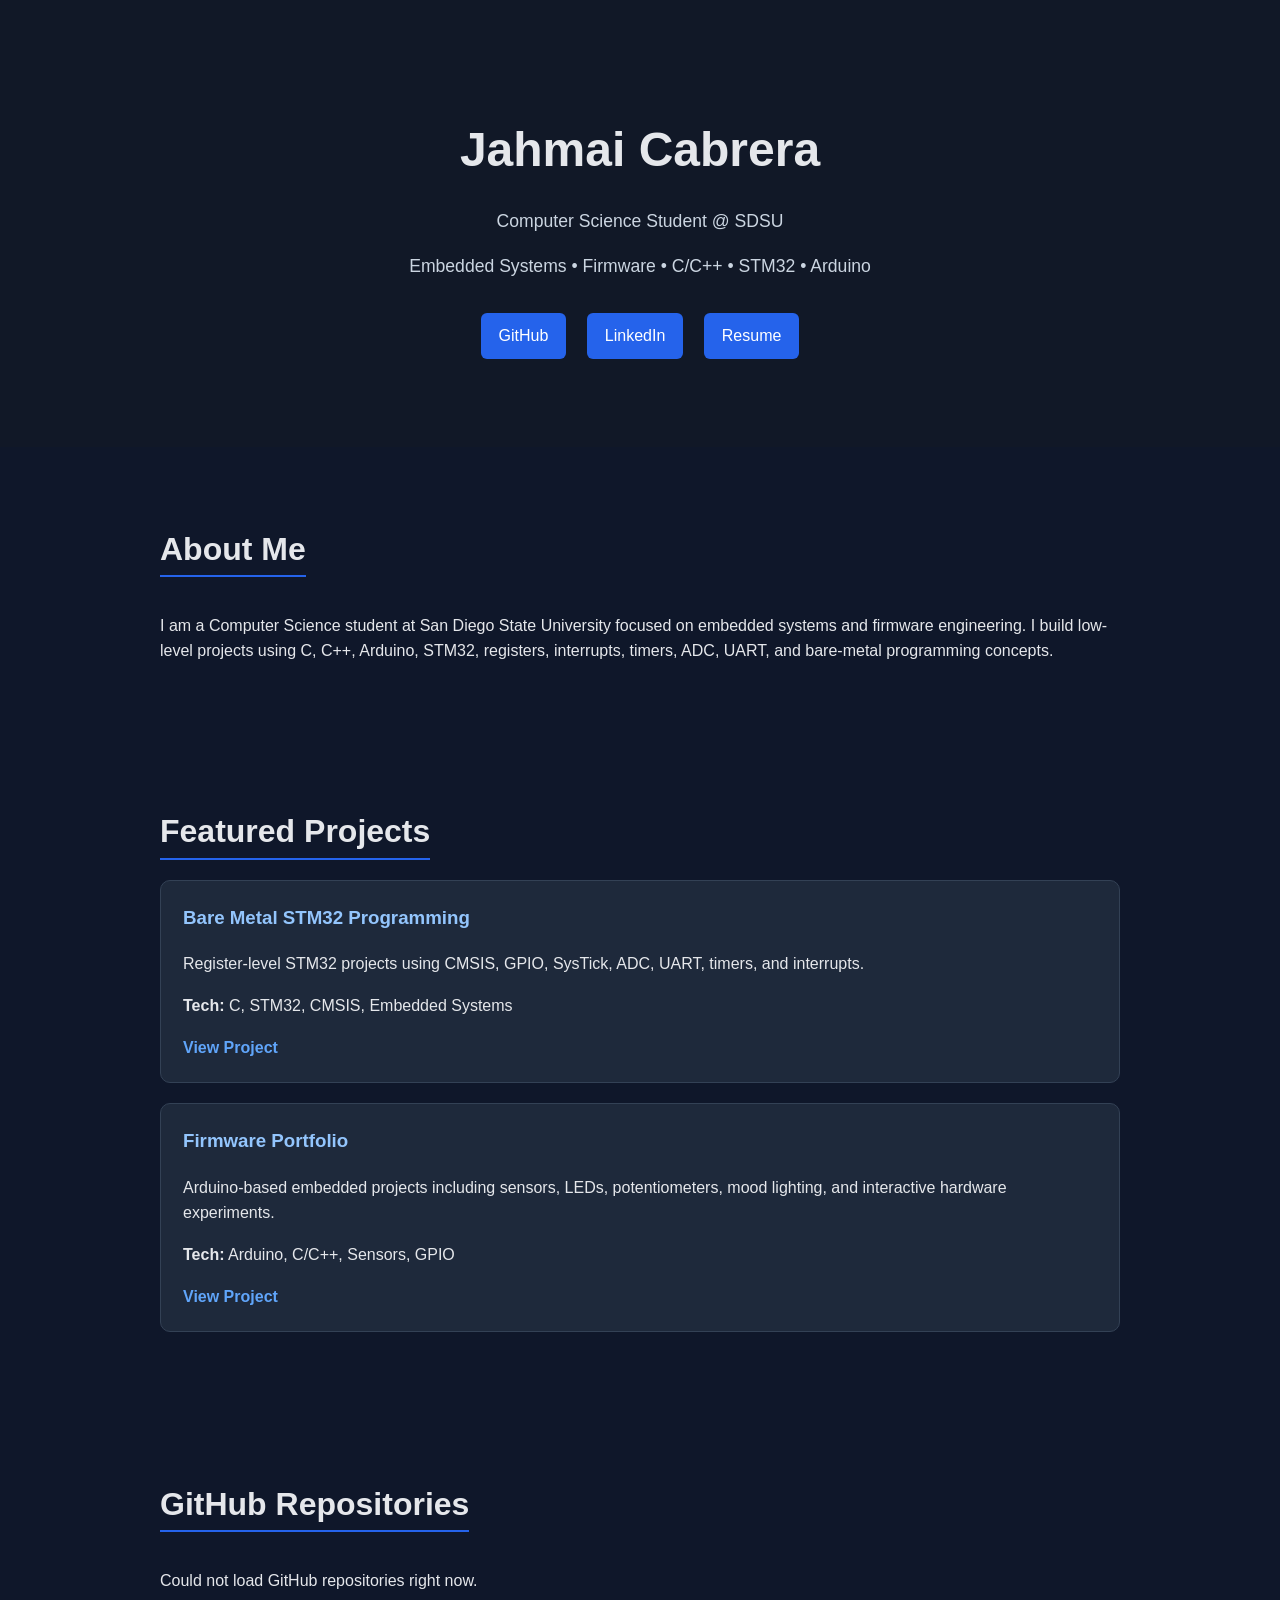
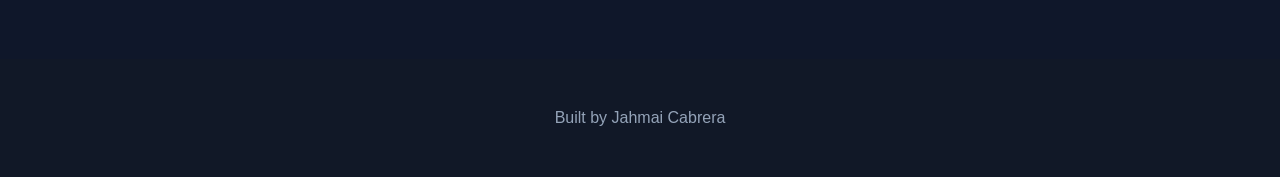
==== docs/index.html @ be3cb923 "Add project website" ====
<!DOCTYPE html>
<html lang="en">
<head>
  <meta charset="UTF-8" />
  <meta name="viewport" content="width=device-width, initial-scale=1.0" />
  <title>Jahmai Cabrera | Embedded Systems Portfolio</title>
  <link rel="stylesheet" href="style.css" />
</head>
<body>

  <header class="hero">
    <h1>Jahmai Cabrera</h1>
    <p>Computer Science Student @ SDSU</p>
    <p>Embedded Systems • Firmware • C/C++ • STM32 • Arduino</p>

    <div class="links">
      <a href="https://github.com/Fresht0Death" target="_blank">GitHub</a>
      <a href="#" target="_blank">LinkedIn</a>
      <a href="#" target="_blank">Resume</a>
    </div>
  </header>

  <section class="about">
    <h2>About Me</h2>
    <p>
      I am a Computer Science student at San Diego State University focused on
      embedded systems and firmware engineering. I build low-level projects using
      C, C++, Arduino, STM32, registers, interrupts, timers, ADC, UART, and bare-metal
      programming concepts.
    </p>
  </section>

  <section class="featured">
    <h2>Featured Projects</h2>

    <div class="project-card">
      <h3>Bare Metal STM32 Programming</h3>
      <p>
        Register-level STM32 projects using CMSIS, GPIO, SysTick, ADC, UART,
        timers, and interrupts.
      </p>
      <p><strong>Tech:</strong> C, STM32, CMSIS, Embedded Systems</p>
      <a href="https://github.com/Fresht0Death/Bare_Metal_Programming" target="_blank">
        View Project
      </a>
    </div>

    <div class="project-card">
      <h3>Firmware Portfolio</h3>
      <p>
        Arduino-based embedded projects including sensors, LEDs, potentiometers,
        mood lighting, and interactive hardware experiments.
      </p>
      <p><strong>Tech:</strong> Arduino, C/C++, Sensors, GPIO</p>
      <a href="https://github.com/Fresht0Death/Firmware-Portfolio" target="_blank">
        View Project
      </a>
    </div>
  </section>

  <section class="github-section">
    <h2>GitHub Repositories</h2>
    <div id="repo-container" class="repo-grid"></div>
  </section>

  <footer>
    <p>Built by Jahmai Cabrera</p>
  </footer>

  <script src="script.js"></script>
</body>
</html>
---- docs/style.css ----
* {
    box-sizing: border-box;
  }
  
  body {
    margin: 0;
    font-family: Arial, sans-serif;
    background: #0f172a;
    color: #e5e7eb;
    line-height: 1.6;
  }
  
  .hero {
    text-align: center;
    padding: 80px 20px;
    background: #111827;
  }
  
  .hero h1 {
    font-size: 3rem;
    margin-bottom: 10px;
  }
  
  .hero p {
    font-size: 1.1rem;
    color: #cbd5e1;
  }
  
  .links {
    margin-top: 25px;
  }
  
  .links a {
    display: inline-block;
    margin: 8px;
    padding: 10px 18px;
    background: #2563eb;
    color: white;
    text-decoration: none;
    border-radius: 6px;
  }
  
  section {
    max-width: 1000px;
    margin: 0 auto;
    padding: 50px 20px;
  }
  
  h2 {
    font-size: 2rem;
    margin-bottom: 20px;
    border-bottom: 2px solid #2563eb;
    display: inline-block;
  }
  
  .project-card,
  .repo-card {
    background: #1e293b;
    padding: 22px;
    border-radius: 10px;
    margin-bottom: 20px;
    border: 1px solid #334155;
  }
  
  .project-card h3,
  .repo-card h3 {
    margin-top: 0;
    color: #93c5fd;
  }
  
  .project-card a,
  .repo-card a {
    color: #60a5fa;
    text-decoration: none;
    font-weight: bold;
  }
  
  .repo-grid {
    display: grid;
    grid-template-columns: repeat(auto-fit, minmax(280px, 1fr));
    gap: 20px;
  }
  
  footer {
    text-align: center;
    padding: 30px;
    background: #111827;
    color: #94a3b8;
  }
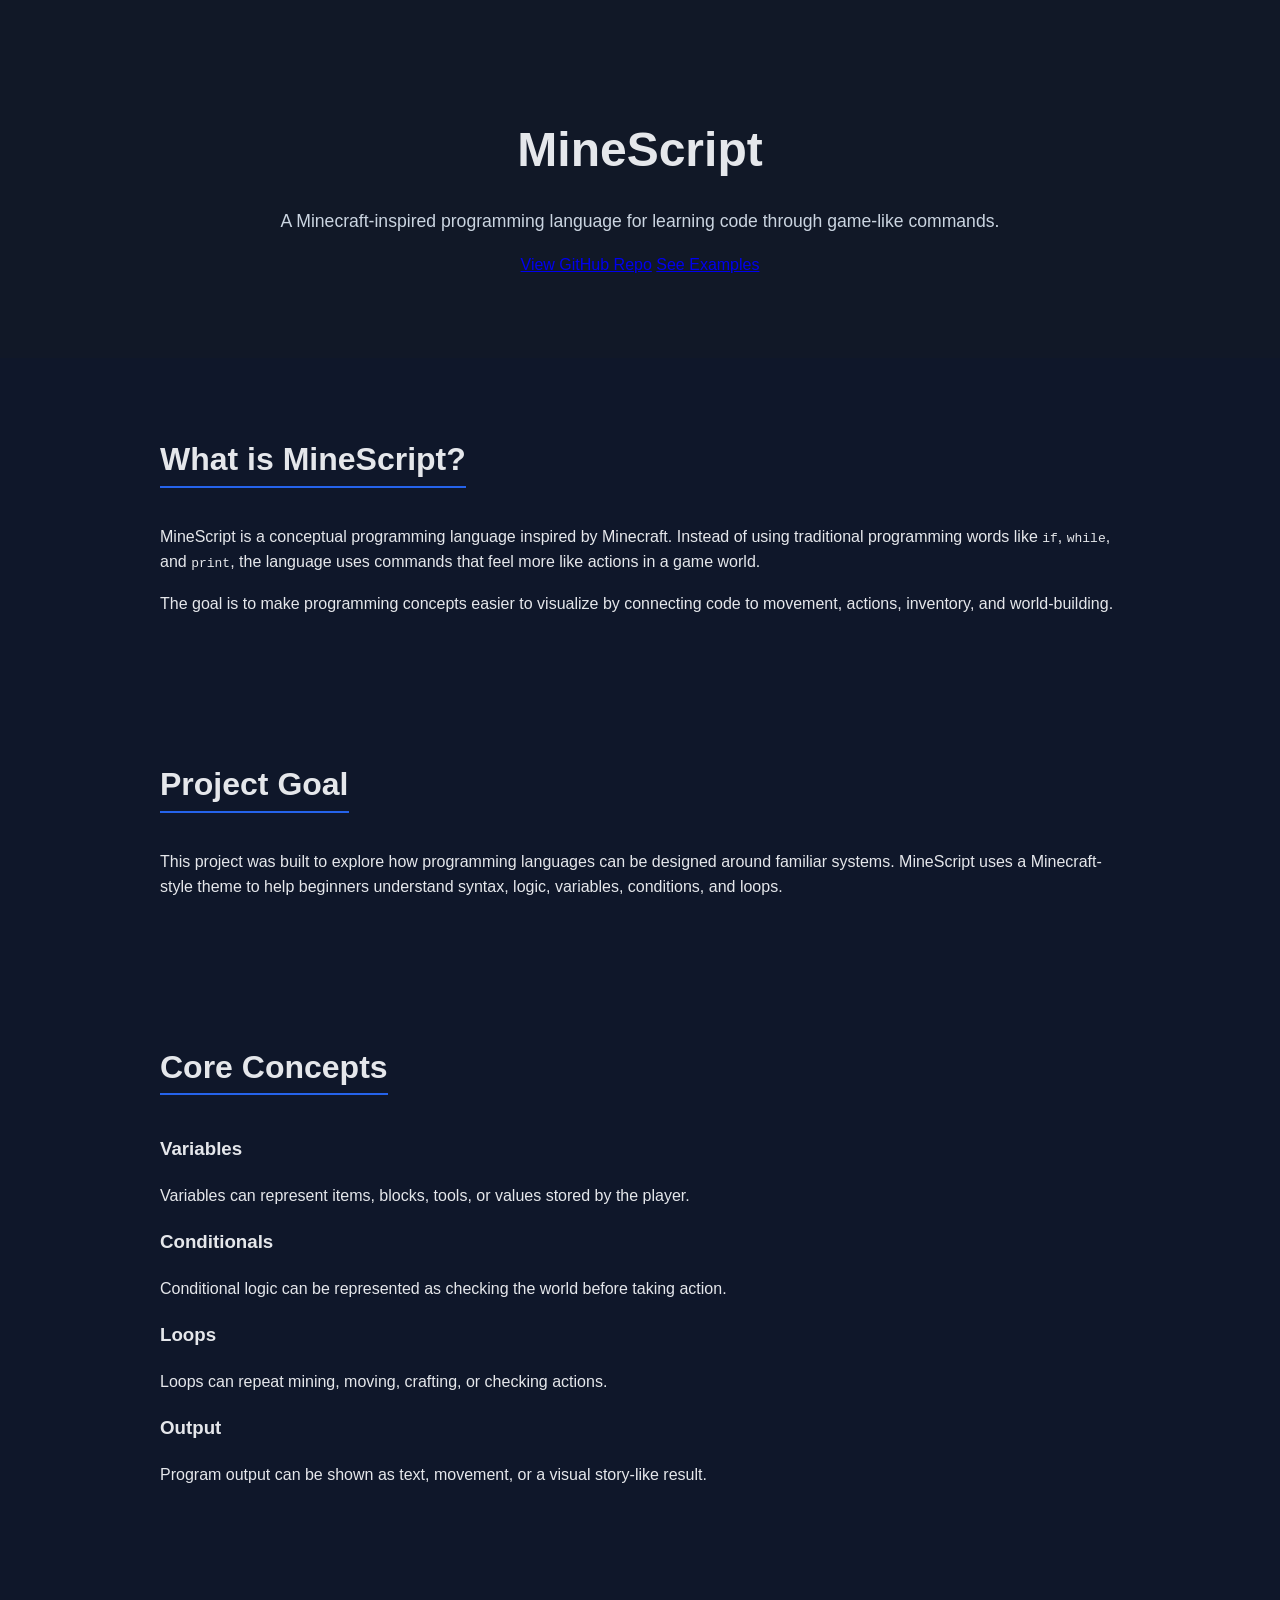
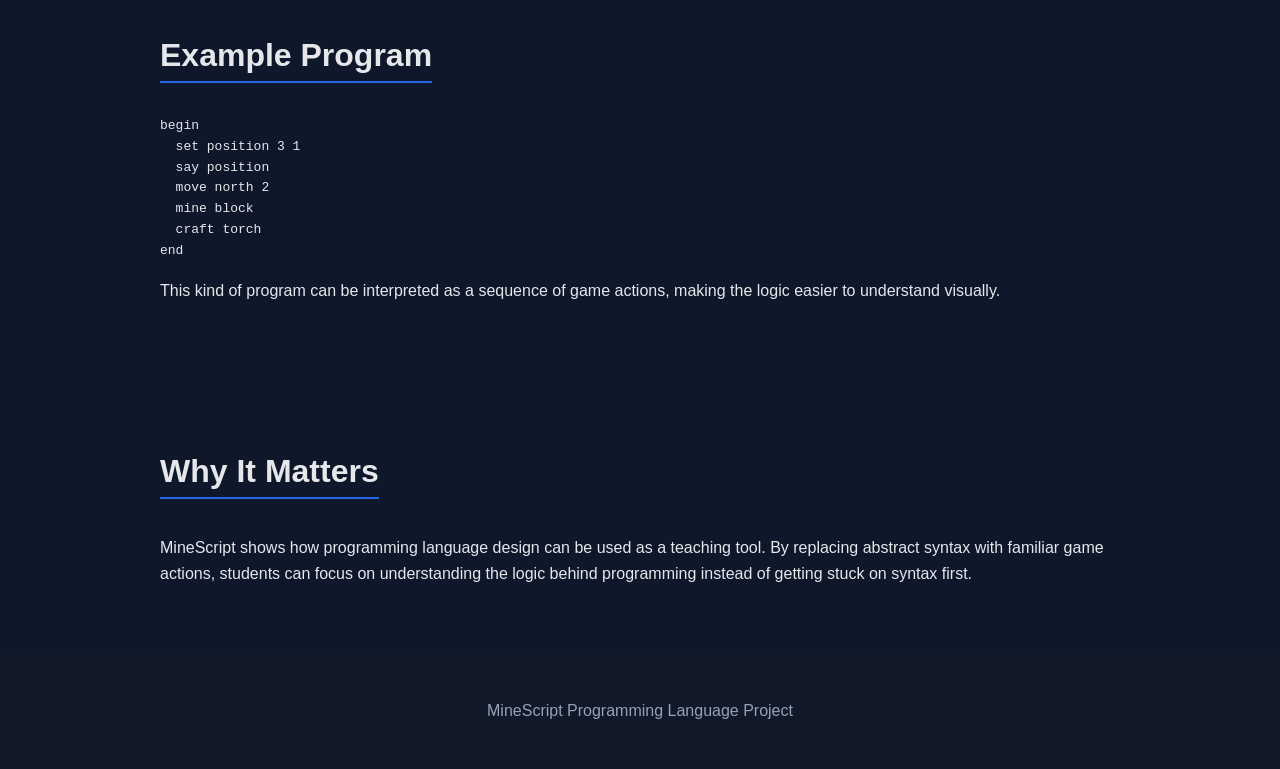
==== commit 872b9f71: "Add examples page" ====
--- a/docs/index.html
+++ b/docs/index.html
@@ -3,70 +3,101 @@
 <head>
   <meta charset="UTF-8" />
   <meta name="viewport" content="width=device-width, initial-scale=1.0" />
-  <title>Jahmai Cabrera | Embedded Systems Portfolio</title>
+  <title>MineScript | Programming Language Project</title>
   <link rel="stylesheet" href="style.css" />
 </head>
 <body>
 
   <header class="hero">
-    <h1>Jahmai Cabrera</h1>
-    <p>Computer Science Student @ SDSU</p>
-    <p>Embedded Systems • Firmware • C/C++ • STM32 • Arduino</p>
+    <h1>MineScript</h1>
+    <p>A Minecraft-inspired programming language for learning code through game-like commands.</p>
 
-    <div class="links">
-      <a href="https://github.com/Fresht0Death" target="_blank">GitHub</a>
-      <a href="#" target="_blank">LinkedIn</a>
-      <a href="#" target="_blank">Resume</a>
+    <div class="button-row">
+      <a href="https://github.com/luisrobmero/MineScript" target="_blank">View GitHub Repo</a>
+      <a href="#examples">See Examples</a>
     </div>
   </header>
 
-  <section class="about">
-    <h2>About Me</h2>
-    <p>
-      I am a Computer Science student at San Diego State University focused on
-      embedded systems and firmware engineering. I build low-level projects using
-      C, C++, Arduino, STM32, registers, interrupts, timers, ADC, UART, and bare-metal
-      programming concepts.
-    </p>
-  </section>
+  <main>
+    <section>
+      <h2>What is MineScript?</h2>
+      <p>
+        MineScript is a conceptual programming language inspired by Minecraft.
+        Instead of using traditional programming words like <code>if</code>,
+        <code>while</code>, and <code>print</code>, the language uses commands
+        that feel more like actions in a game world.
+      </p>
+      <p>
+        The goal is to make programming concepts easier to visualize by connecting
+        code to movement, actions, inventory, and world-building.
+      </p>
+    </section>
 
-  <section class="featured">
-    <h2>Featured Projects</h2>
+    <section>
+      <h2>Project Goal</h2>
+      <p>
+        This project was built to explore how programming languages can be designed
+        around familiar systems. MineScript uses a Minecraft-style theme to help
+        beginners understand syntax, logic, variables, conditions, and loops.
+      </p>
+    </section>
 
-    <div class="project-card">
-      <h3>Bare Metal STM32 Programming</h3>
+    <section>
+      <h2>Core Concepts</h2>
+
+      <div class="grid">
+        <div class="card">
+          <h3>Variables</h3>
+          <p>Variables can represent items, blocks, tools, or values stored by the player.</p>
+        </div>
+
+        <div class="card">
+          <h3>Conditionals</h3>
+          <p>Conditional logic can be represented as checking the world before taking action.</p>
+        </div>
+
+        <div class="card">
+          <h3>Loops</h3>
+          <p>Loops can repeat mining, moving, crafting, or checking actions.</p>
+        </div>
+
+        <div class="card">
+          <h3>Output</h3>
+          <p>Program output can be shown as text, movement, or a visual story-like result.</p>
+        </div>
+      </div>
+    </section>
+
+    <section id="examples">
+      <h2>Example Program</h2>
+
+      <pre><code>begin
+  set position 3 1
+  say position
+  move north 2
+  mine block
+  craft torch
+end</code></pre>
+
       <p>
-        Register-level STM32 projects using CMSIS, GPIO, SysTick, ADC, UART,
-        timers, and interrupts.
+        This kind of program can be interpreted as a sequence of game actions,
+        making the logic easier to understand visually.
       </p>
-      <p><strong>Tech:</strong> C, STM32, CMSIS, Embedded Systems</p>
-      <a href="https://github.com/Fresht0Death/Bare_Metal_Programming" target="_blank">
-        View Project
-      </a>
-    </div>
+    </section>
 
-    <div class="project-card">
-      <h3>Firmware Portfolio</h3>
+    <section>
+      <h2>Why It Matters</h2>
       <p>
-        Arduino-based embedded projects including sensors, LEDs, potentiometers,
-        mood lighting, and interactive hardware experiments.
+        MineScript shows how programming language design can be used as a teaching tool.
+        By replacing abstract syntax with familiar game actions, students can focus on
+        understanding the logic behind programming instead of getting stuck on syntax first.
       </p>
-      <p><strong>Tech:</strong> Arduino, C/C++, Sensors, GPIO</p>
-      <a href="https://github.com/Fresht0Death/Firmware-Portfolio" target="_blank">
-        View Project
-      </a>
-    </div>
-  </section>
-
-  <section class="github-section">
-    <h2>GitHub Repositories</h2>
-    <div id="repo-container" class="repo-grid"></div>
-  </section>
+    </section>
+  </main>
 
   <footer>
-    <p>Built by Jahmai Cabrera</p>
+    <p>MineScript Programming Language Project</p>
   </footer>
 
-  <script src="script.js"></script>
 </body>
 </html>
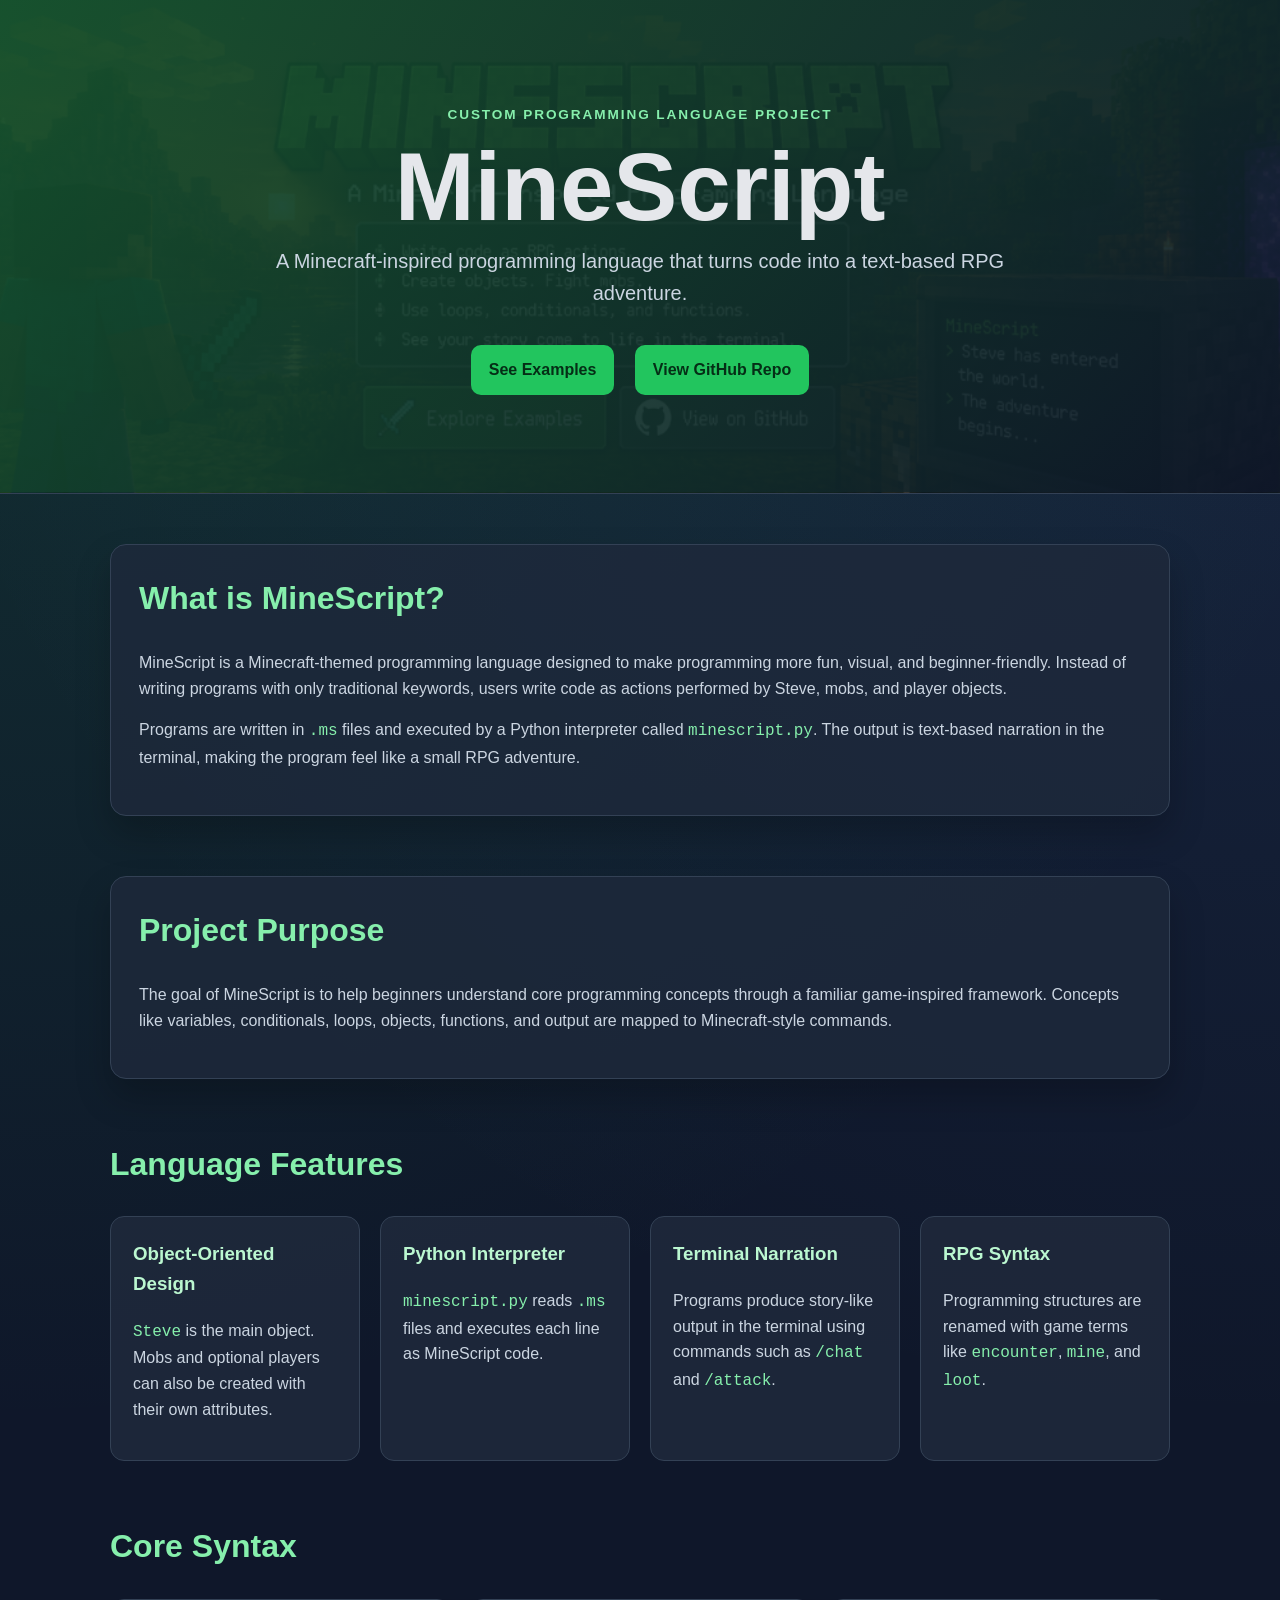
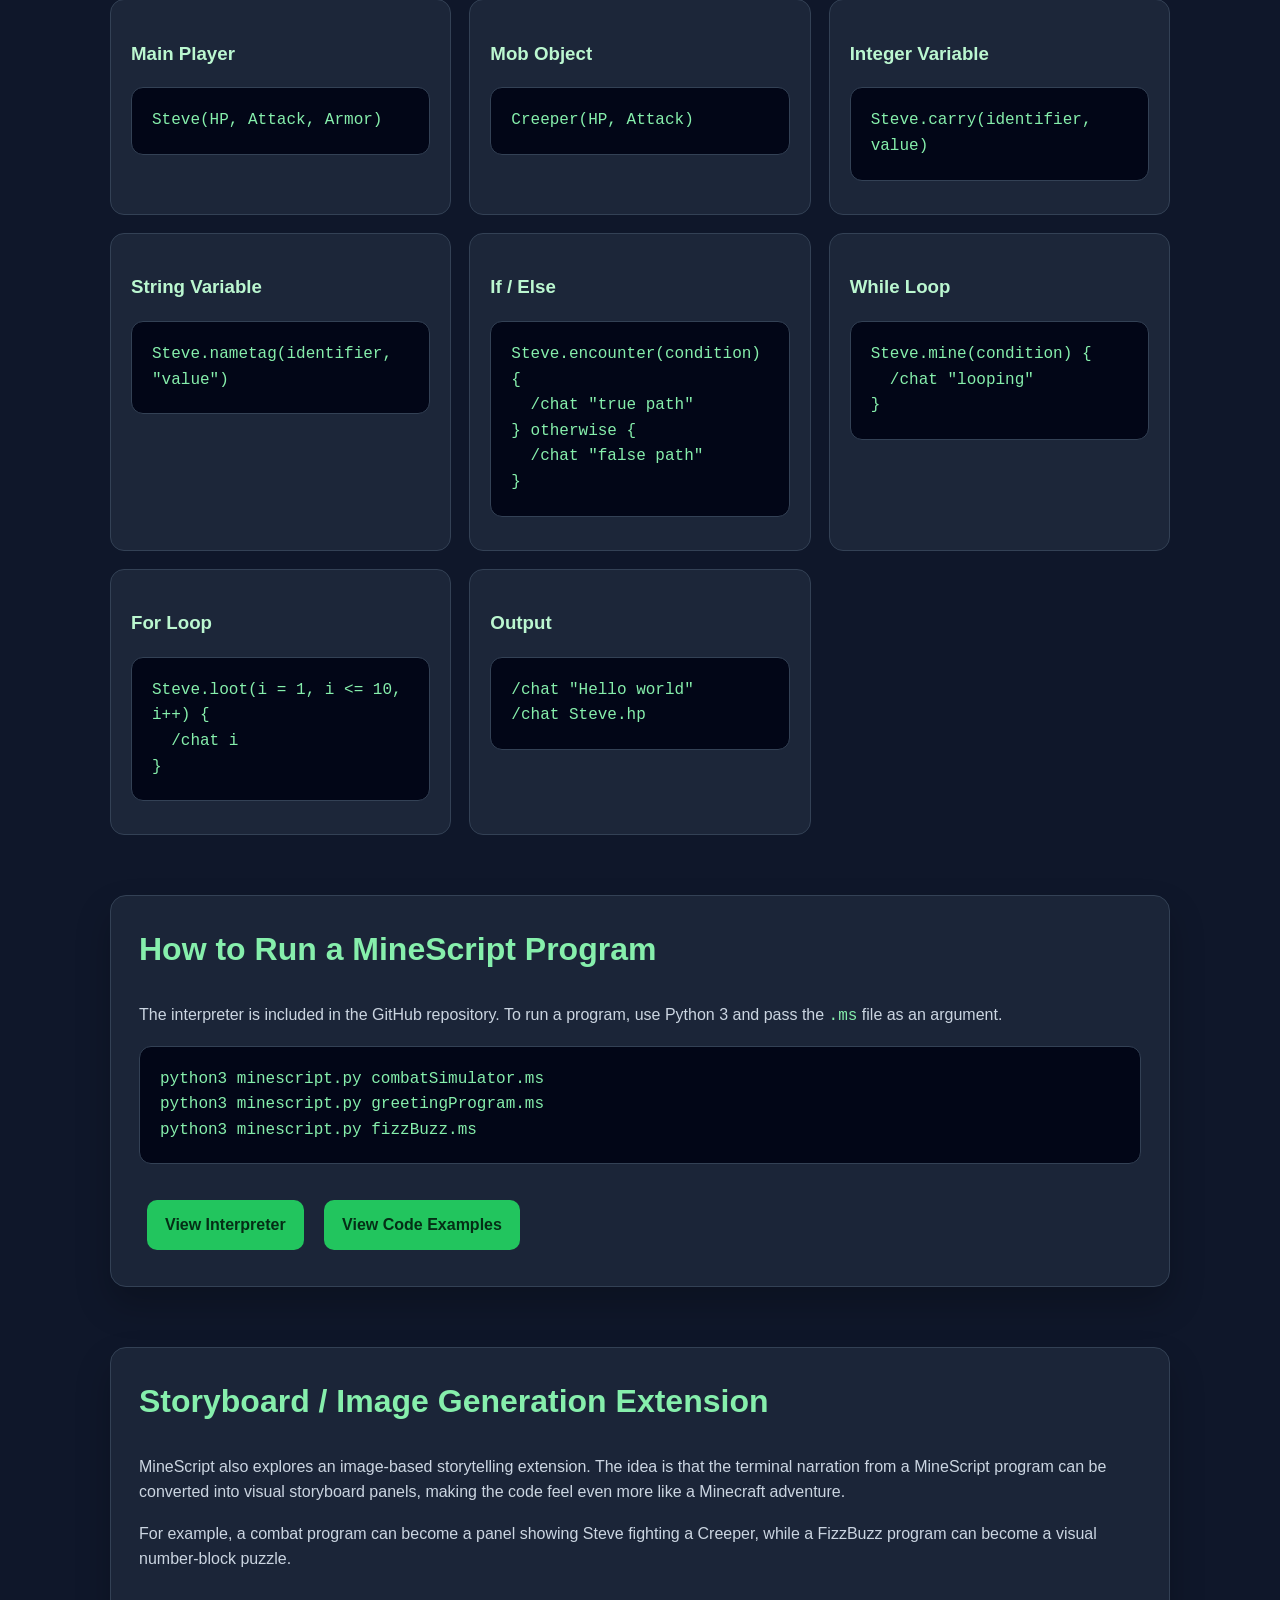
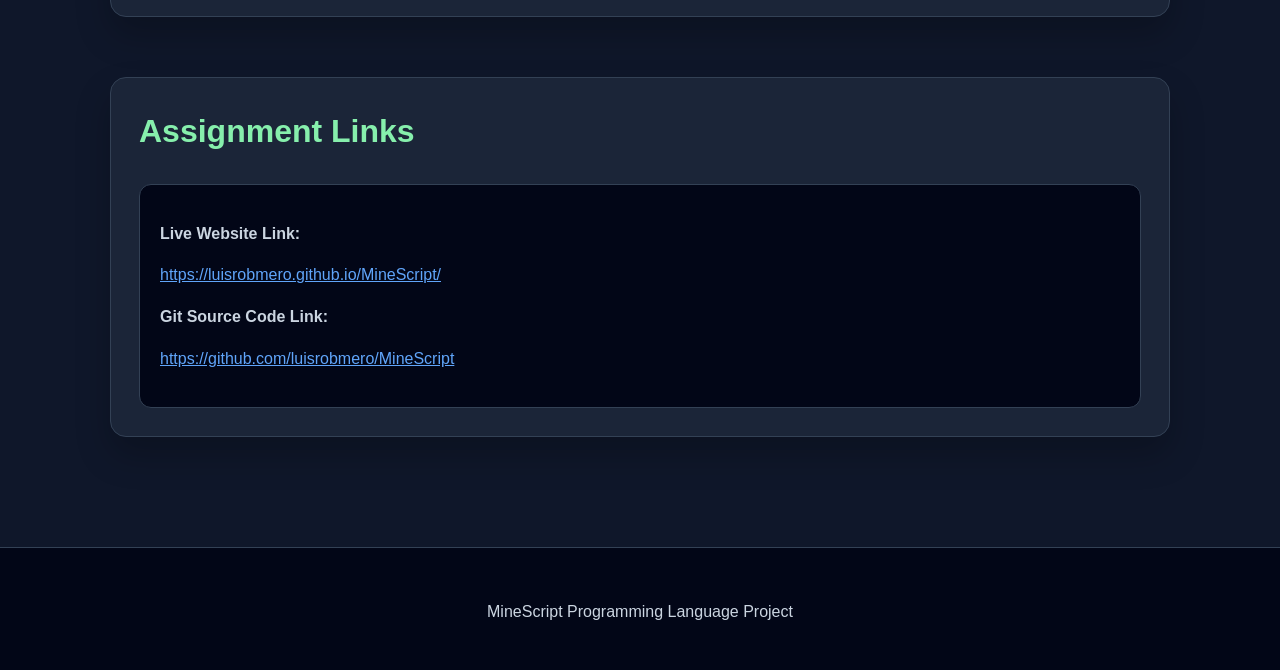
==== commit aceb4ad2: "Add website images" ====
--- a/docs/index.html
+++ b/docs/index.html
@@ -3,95 +3,185 @@
 <head>
   <meta charset="UTF-8" />
   <meta name="viewport" content="width=device-width, initial-scale=1.0" />
-  <title>MineScript | Programming Language Project</title>
+  <title>MineScript | Minecraft-Inspired Programming Language</title>
   <link rel="stylesheet" href="style.css" />
 </head>
 <body>
 
   <header class="hero">
-    <h1>MineScript</h1>
-    <p>A Minecraft-inspired programming language for learning code through game-like commands.</p>
+    <div class="hero-content">
+      <p class="eyebrow">Custom Programming Language Project</p>
+      <h1>MineScript</h1>
+      <p class="hero-subtitle">
+        A Minecraft-inspired programming language that turns code into a text-based RPG adventure.
+      </p>
 
-    <div class="button-row">
-      <a href="https://github.com/luisrobmero/MineScript" target="_blank">View GitHub Repo</a>
-      <a href="#examples">See Examples</a>
+      <div class="button-row">
+        <a href="examples.html">See Examples</a>
+        <a href="https://github.com/luisrobmero/MineScript" target="_blank">View GitHub Repo</a>
+      </div>
     </div>
   </header>
 
   <main>
-    <section>
+    <section class="section-card">
       <h2>What is MineScript?</h2>
       <p>
-        MineScript is a conceptual programming language inspired by Minecraft.
-        Instead of using traditional programming words like <code>if</code>,
-        <code>while</code>, and <code>print</code>, the language uses commands
-        that feel more like actions in a game world.
+        MineScript is a Minecraft-themed programming language designed to make programming more fun,
+        visual, and beginner-friendly. Instead of writing programs with only traditional keywords,
+        users write code as actions performed by Steve, mobs, and player objects.
       </p>
+
       <p>
-        The goal is to make programming concepts easier to visualize by connecting
-        code to movement, actions, inventory, and world-building.
+        Programs are written in <code>.ms</code> files and executed by a Python interpreter called
+        <code>minescript.py</code>. The output is text-based narration in the terminal, making the
+        program feel like a small RPG adventure.
+      </p>
+    </section>
+
+    <section class="section-card">
+      <h2>Project Purpose</h2>
+      <p>
+        The goal of MineScript is to help beginners understand core programming concepts through a
+        familiar game-inspired framework. Concepts like variables, conditionals, loops, objects,
+        functions, and output are mapped to Minecraft-style commands.
       </p>
     </section>
 
     <section>
-      <h2>Project Goal</h2>
-      <p>
-        This project was built to explore how programming languages can be designed
-        around familiar systems. MineScript uses a Minecraft-style theme to help
-        beginners understand syntax, logic, variables, conditions, and loops.
-      </p>
-    </section>
-
-    <section>
-      <h2>Core Concepts</h2>
+      <h2>Language Features</h2>
 
       <div class="grid">
         <div class="card">
-          <h3>Variables</h3>
-          <p>Variables can represent items, blocks, tools, or values stored by the player.</p>
+          <h3>Object-Oriented Design</h3>
+          <p>
+            <code>Steve</code> is the main object. Mobs and optional players can also be created
+            with their own attributes.
+          </p>
         </div>
 
         <div class="card">
-          <h3>Conditionals</h3>
-          <p>Conditional logic can be represented as checking the world before taking action.</p>
+          <h3>Python Interpreter</h3>
+          <p>
+            <code>minescript.py</code> reads <code>.ms</code> files and executes each line as
+            MineScript code.
+          </p>
         </div>
 
         <div class="card">
-          <h3>Loops</h3>
-          <p>Loops can repeat mining, moving, crafting, or checking actions.</p>
+          <h3>Terminal Narration</h3>
+          <p>
+            Programs produce story-like output in the terminal using commands such as
+            <code>/chat</code> and <code>/attack</code>.
+          </p>
         </div>
 
         <div class="card">
-          <h3>Output</h3>
-          <p>Program output can be shown as text, movement, or a visual story-like result.</p>
+          <h3>RPG Syntax</h3>
+          <p>
+            Programming structures are renamed with game terms like
+            <code>encounter</code>, <code>mine</code>, and <code>loot</code>.
+          </p>
         </div>
       </div>
     </section>
 
-    <section id="examples">
-      <h2>Example Program</h2>
+    <section>
+      <h2>Core Syntax</h2>
 
-      <pre><code>begin
-  set position 3 1
-  say position
-  move north 2
-  mine block
-  craft torch
-end</code></pre>
+      <div class="syntax-table">
+        <div>
+          <h3>Main Player</h3>
+          <pre><code>Steve(HP, Attack, Armor)</code></pre>
+        </div>
+
+        <div>
+          <h3>Mob Object</h3>
+          <pre><code>Creeper(HP, Attack)</code></pre>
+        </div>
+
+        <div>
+          <h3>Integer Variable</h3>
+          <pre><code>Steve.carry(identifier, value)</code></pre>
+        </div>
+
+        <div>
+          <h3>String Variable</h3>
+          <pre><code>Steve.nametag(identifier, "value")</code></pre>
+        </div>
+
+        <div>
+          <h3>If / Else</h3>
+          <pre><code>Steve.encounter(condition) {
+  /chat "true path"
+} otherwise {
+  /chat "false path"
+}</code></pre>
+        </div>
+
+        <div>
+          <h3>While Loop</h3>
+          <pre><code>Steve.mine(condition) {
+  /chat "looping"
+}</code></pre>
+        </div>
+
+        <div>
+          <h3>For Loop</h3>
+          <pre><code>Steve.loot(i = 1, i <= 10, i++) {
+  /chat i
+}</code></pre>
+        </div>
+
+        <div>
+          <h3>Output</h3>
+          <pre><code>/chat "Hello world"
+/chat Steve.hp</code></pre>
+        </div>
+      </div>
+    </section>
+
+    <section class="section-card">
+      <h2>How to Run a MineScript Program</h2>
+      <p>
+        The interpreter is included in the GitHub repository. To run a program, use Python 3 and pass
+        the <code>.ms</code> file as an argument.
+      </p>
+
+      <pre><code>python3 minescript.py combatSimulator.ms
+python3 minescript.py greetingProgram.ms
+python3 minescript.py fizzBuzz.ms</code></pre>
+
+      <div class="button-row left">
+        <a href="https://github.com/luisrobmero/MineScript/blob/main/minescript.py" target="_blank">View Interpreter</a>
+        <a href="examples.html">View Code Examples</a>
+      </div>
+    </section>
+
+    <section class="section-card">
+      <h2>Storyboard / Image Generation Extension</h2>
+      <p>
+        MineScript also explores an image-based storytelling extension. The idea is that the terminal
+        narration from a MineScript program can be converted into visual storyboard panels, making the
+        code feel even more like a Minecraft adventure.
+      </p>
 
       <p>
-        This kind of program can be interpreted as a sequence of game actions,
-        making the logic easier to understand visually.
+        For example, a combat program can become a panel showing Steve fighting a Creeper, while a
+        FizzBuzz program can become a visual number-block puzzle.
       </p>
     </section>
 
-    <section>
-      <h2>Why It Matters</h2>
-      <p>
-        MineScript shows how programming language design can be used as a teaching tool.
-        By replacing abstract syntax with familiar game actions, students can focus on
-        understanding the logic behind programming instead of getting stuck on syntax first.
-      </p>
+    <section class="section-card">
+      <h2>Assignment Links</h2>
+
+      <div class="link-box">
+        <p><strong>Live Website Link:</strong></p>
+        <p><a href="https://luisrobmero.github.io/MineScript/" target="_blank">https://luisrobmero.github.io/MineScript/</a></p>
+
+        <p><strong>Git Source Code Link:</strong></p>
+        <p><a href="https://github.com/luisrobmero/MineScript" target="_blank">https://github.com/luisrobmero/MineScript</a></p>
+      </div>
     </section>
   </main>
 
--- a/docs/style.css
+++ b/docs/style.css
@@ -1,89 +1,242 @@
 * {
-    box-sizing: border-box;
+  box-sizing: border-box;
+}
+
+:root {
+  --bg: #0f172a;
+  --panel: #1e293b;
+  --panel-dark: #020617;
+  --text: #e5e7eb;
+  --muted: #cbd5e1;
+  --green: #22c55e;
+  --green-soft: #86efac;
+  --border: #334155;
+  --blue: #60a5fa;
+}
+
+body {
+  margin: 0;
+  font-family: Arial, Helvetica, sans-serif;
+  background:
+    radial-gradient(circle at top left, rgba(34, 197, 94, 0.16), transparent 35%),
+    radial-gradient(circle at top right, rgba(96, 165, 250, 0.12), transparent 35%),
+    var(--bg);
+  color: var(--text);
+  line-height: 1.6;
+}
+
+.hero {
+  min-height: 420px;
+  padding: 90px 20px;
+  display: flex;
+  align-items: center;
+  justify-content: center;
+  text-align: center;
+  background:
+    linear-gradient(135deg, rgba(20, 83, 45, 0.95), rgba(15, 23, 42, 0.92)),
+    url("images/hero.png");
+  background-size: cover;
+  background-position: center;
+  border-bottom: 1px solid var(--border);
+}
+
+.small-hero {
+  min-height: 300px;
+  padding: 70px 20px;
+}
+
+.hero-content {
+  max-width: 900px;
+}
+
+.eyebrow {
+  color: var(--green-soft);
+  text-transform: uppercase;
+  letter-spacing: 0.14em;
+  font-size: 0.85rem;
+  font-weight: bold;
+}
+
+.hero h1 {
+  font-size: clamp(3rem, 8vw, 6rem);
+  margin: 10px 0;
+  line-height: 1;
+}
+
+.hero-subtitle {
+  font-size: 1.25rem;
+  color: var(--muted);
+  max-width: 760px;
+  margin: 0 auto;
+}
+
+main {
+  max-width: 1100px;
+  margin: 0 auto;
+  padding: 50px 20px;
+}
+
+section {
+  margin-bottom: 60px;
+}
+
+.section-card,
+.example-section {
+  background: rgba(30, 41, 59, 0.82);
+  border: 1px solid var(--border);
+  border-radius: 16px;
+  padding: 28px;
+  box-shadow: 0 18px 35px rgba(0, 0, 0, 0.22);
+}
+
+h2 {
+  color: var(--green-soft);
+  font-size: 2rem;
+  margin-top: 0;
+}
+
+h3 {
+  color: #bbf7d0;
+}
+
+p {
+  color: var(--muted);
+}
+
+code {
+  color: var(--green-soft);
+  font-family: Consolas, Monaco, monospace;
+}
+
+pre {
+  background: var(--panel-dark);
+  color: var(--text);
+  padding: 20px;
+  border-radius: 12px;
+  overflow-x: auto;
+  border: 1px solid var(--border);
+  white-space: pre-wrap;
+}
+
+.button-row {
+  margin-top: 28px;
+  text-align: center;
+}
+
+.button-row.left {
+  text-align: left;
+}
+
+.button-row a,
+.button-grid a {
+  display: inline-block;
+  margin: 8px;
+  padding: 12px 18px;
+  background: var(--green);
+  color: #052e16;
+  text-decoration: none;
+  font-weight: bold;
+  border-radius: 10px;
+  transition: transform 0.15s ease, opacity 0.15s ease;
+}
+
+.button-row a:hover,
+.button-grid a:hover {
+  transform: translateY(-2px);
+  opacity: 0.9;
+}
+
+.grid {
+  display: grid;
+  grid-template-columns: repeat(auto-fit, minmax(240px, 1fr));
+  gap: 20px;
+}
+
+.card {
+  background: rgba(30, 41, 59, 0.9);
+  padding: 22px;
+  border-radius: 14px;
+  border: 1px solid var(--border);
+}
+
+.card h3 {
+  margin-top: 0;
+}
+
+.syntax-table {
+  display: grid;
+  grid-template-columns: repeat(auto-fit, minmax(320px, 1fr));
+  gap: 18px;
+}
+
+.syntax-table > div {
+  background: rgba(30, 41, 59, 0.9);
+  border: 1px solid var(--border);
+  border-radius: 14px;
+  padding: 20px;
+}
+
+.example-image {
+  width: 100%;
+  max-width: 880px;
+  display: block;
+  margin: 24px auto;
+  border-radius: 16px;
+  border: 1px solid var(--border);
+  box-shadow: 0 14px 36px rgba(0, 0, 0, 0.42);
+}
+
+ul {
+  background: var(--panel-dark);
+  border: 1px solid var(--border);
+  border-radius: 12px;
+  padding: 20px 32px;
+}
+
+li {
+  margin-bottom: 8px;
+  color: var(--muted);
+}
+
+.link-box {
+  background: var(--panel-dark);
+  border: 1px solid var(--border);
+  border-radius: 12px;
+  padding: 20px;
+  overflow-wrap: break-word;
+}
+
+a {
+  color: var(--blue);
+}
+
+.button-grid {
+  display: flex;
+  flex-wrap: wrap;
+  gap: 8px;
+}
+
+footer {
+  text-align: center;
+  padding: 35px;
+  background: var(--panel-dark);
+  border-top: 1px solid var(--border);
+  color: #94a3b8;
+}
+
+@media (max-width: 650px) {
+  .section-card,
+  .example-section {
+    padding: 20px;
   }
-  
-  body {
-    margin: 0;
-    font-family: Arial, sans-serif;
-    background: #0f172a;
-    color: #e5e7eb;
-    line-height: 1.6;
+
+  .syntax-table {
+    grid-template-columns: 1fr;
   }
-  
-  .hero {
+
+  .button-row a,
+  .button-grid a {
+    display: block;
     text-align: center;
-    padding: 80px 20px;
-    background: #111827;
   }
-  
-  .hero h1 {
-    font-size: 3rem;
-    margin-bottom: 10px;
-  }
-  
-  .hero p {
-    font-size: 1.1rem;
-    color: #cbd5e1;
-  }
-  
-  .links {
-    margin-top: 25px;
-  }
-  
-  .links a {
-    display: inline-block;
-    margin: 8px;
-    padding: 10px 18px;
-    background: #2563eb;
-    color: white;
-    text-decoration: none;
-    border-radius: 6px;
-  }
-  
-  section {
-    max-width: 1000px;
-    margin: 0 auto;
-    padding: 50px 20px;
-  }
-  
-  h2 {
-    font-size: 2rem;
-    margin-bottom: 20px;
-    border-bottom: 2px solid #2563eb;
-    display: inline-block;
-  }
-  
-  .project-card,
-  .repo-card {
-    background: #1e293b;
-    padding: 22px;
-    border-radius: 10px;
-    margin-bottom: 20px;
-    border: 1px solid #334155;
-  }
-  
-  .project-card h3,
-  .repo-card h3 {
-    margin-top: 0;
-    color: #93c5fd;
-  }
-  
-  .project-card a,
-  .repo-card a {
-    color: #60a5fa;
-    text-decoration: none;
-    font-weight: bold;
-  }
-  
-  .repo-grid {
-    display: grid;
-    grid-template-columns: repeat(auto-fit, minmax(280px, 1fr));
-    gap: 20px;
-  }
-  
-  footer {
-    text-align: center;
-    padding: 30px;
-    background: #111827;
-    color: #94a3b8;
-  }+}
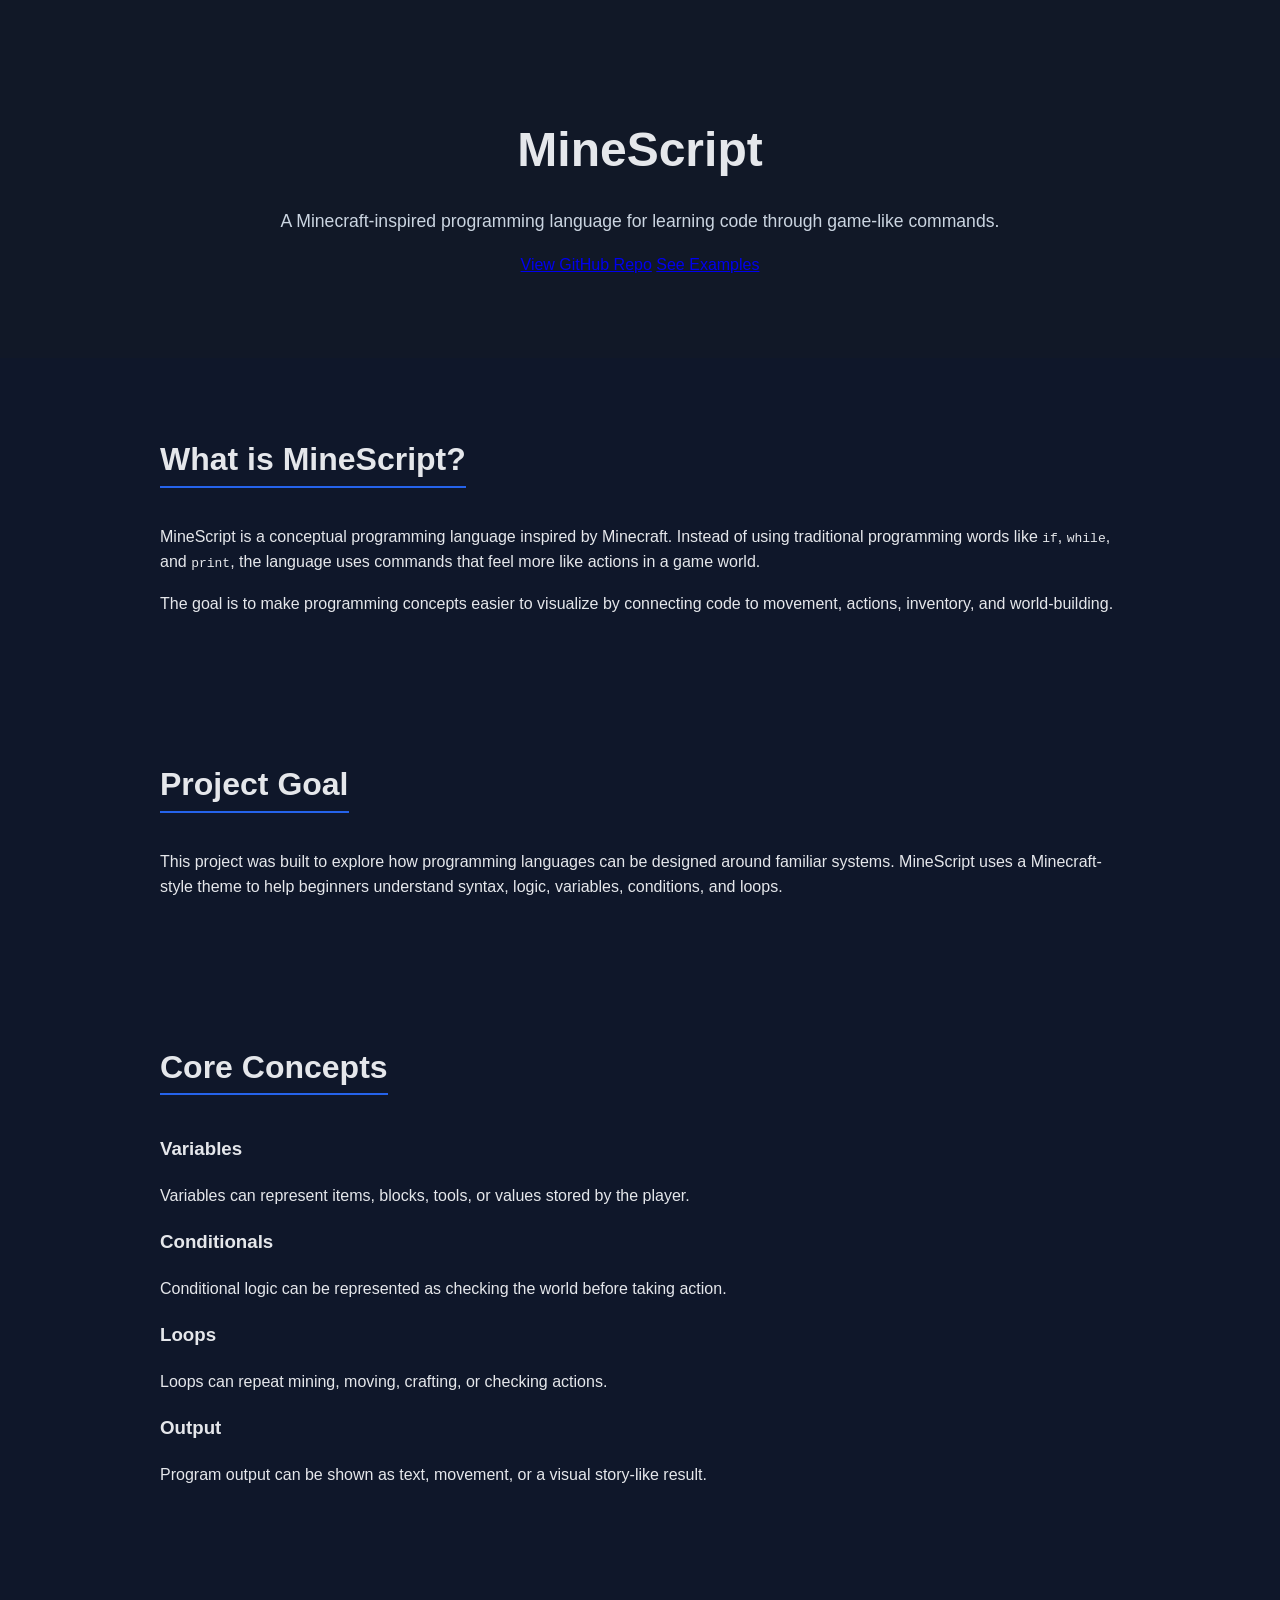
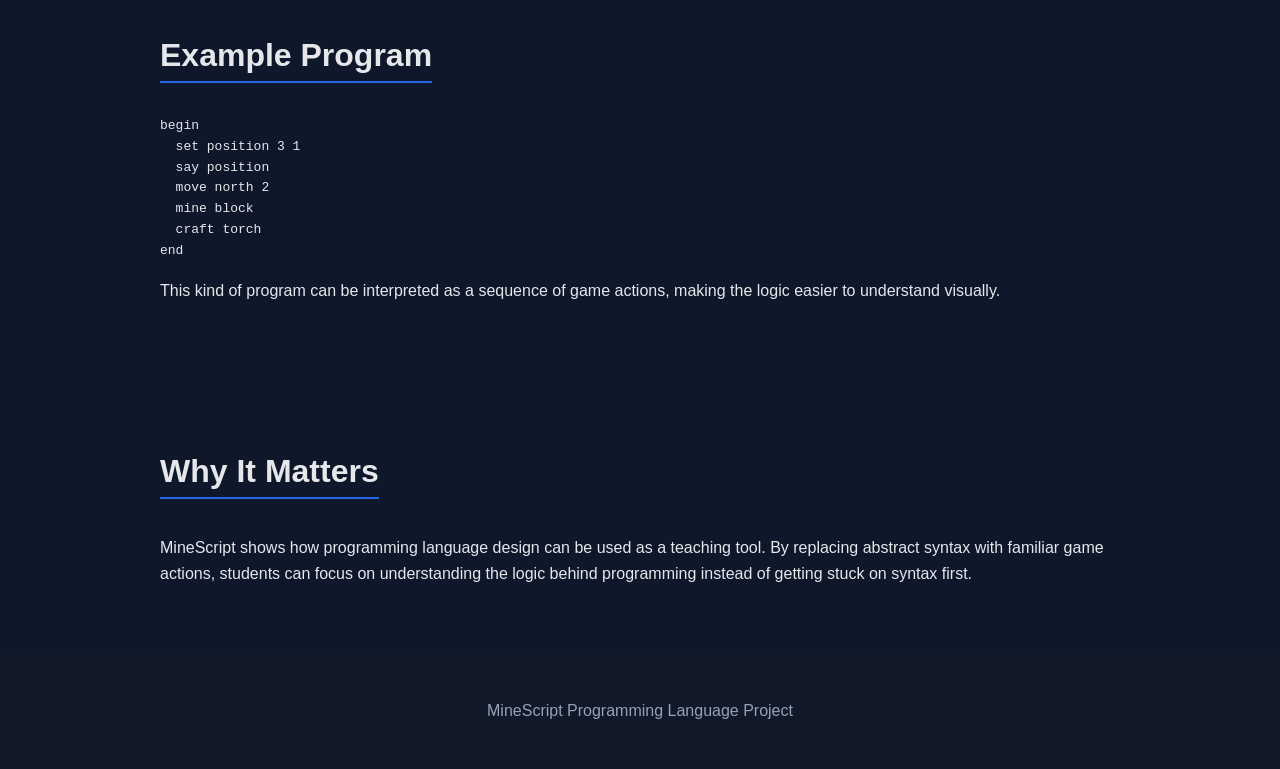
==== commit 5e0f8711: "Merge branch 'main' of https://github.com/luisrobmero/MineScript" ====
--- a/docs/index.html
+++ b/docs/index.html
@@ -3,185 +3,95 @@
 <head>
   <meta charset="UTF-8" />
   <meta name="viewport" content="width=device-width, initial-scale=1.0" />
-  <title>MineScript | Minecraft-Inspired Programming Language</title>
+  <title>MineScript | Programming Language Project</title>
   <link rel="stylesheet" href="style.css" />
 </head>
 <body>
 
   <header class="hero">
-    <div class="hero-content">
-      <p class="eyebrow">Custom Programming Language Project</p>
-      <h1>MineScript</h1>
-      <p class="hero-subtitle">
-        A Minecraft-inspired programming language that turns code into a text-based RPG adventure.
-      </p>
+    <h1>MineScript</h1>
+    <p>A Minecraft-inspired programming language for learning code through game-like commands.</p>
 
-      <div class="button-row">
-        <a href="examples.html">See Examples</a>
-        <a href="https://github.com/luisrobmero/MineScript" target="_blank">View GitHub Repo</a>
-      </div>
+    <div class="button-row">
+      <a href="https://github.com/luisrobmero/MineScript" target="_blank">View GitHub Repo</a>
+      <a href="#examples">See Examples</a>
     </div>
   </header>
 
   <main>
-    <section class="section-card">
+    <section>
       <h2>What is MineScript?</h2>
       <p>
-        MineScript is a Minecraft-themed programming language designed to make programming more fun,
-        visual, and beginner-friendly. Instead of writing programs with only traditional keywords,
-        users write code as actions performed by Steve, mobs, and player objects.
+        MineScript is a conceptual programming language inspired by Minecraft.
+        Instead of using traditional programming words like <code>if</code>,
+        <code>while</code>, and <code>print</code>, the language uses commands
+        that feel more like actions in a game world.
       </p>
-
       <p>
-        Programs are written in <code>.ms</code> files and executed by a Python interpreter called
-        <code>minescript.py</code>. The output is text-based narration in the terminal, making the
-        program feel like a small RPG adventure.
-      </p>
-    </section>
-
-    <section class="section-card">
-      <h2>Project Purpose</h2>
-      <p>
-        The goal of MineScript is to help beginners understand core programming concepts through a
-        familiar game-inspired framework. Concepts like variables, conditionals, loops, objects,
-        functions, and output are mapped to Minecraft-style commands.
+        The goal is to make programming concepts easier to visualize by connecting
+        code to movement, actions, inventory, and world-building.
       </p>
     </section>
 
     <section>
-      <h2>Language Features</h2>
+      <h2>Project Goal</h2>
+      <p>
+        This project was built to explore how programming languages can be designed
+        around familiar systems. MineScript uses a Minecraft-style theme to help
+        beginners understand syntax, logic, variables, conditions, and loops.
+      </p>
+    </section>
+
+    <section>
+      <h2>Core Concepts</h2>
 
       <div class="grid">
         <div class="card">
-          <h3>Object-Oriented Design</h3>
-          <p>
-            <code>Steve</code> is the main object. Mobs and optional players can also be created
-            with their own attributes.
-          </p>
+          <h3>Variables</h3>
+          <p>Variables can represent items, blocks, tools, or values stored by the player.</p>
         </div>
 
         <div class="card">
-          <h3>Python Interpreter</h3>
-          <p>
-            <code>minescript.py</code> reads <code>.ms</code> files and executes each line as
-            MineScript code.
-          </p>
+          <h3>Conditionals</h3>
+          <p>Conditional logic can be represented as checking the world before taking action.</p>
         </div>
 
         <div class="card">
-          <h3>Terminal Narration</h3>
-          <p>
-            Programs produce story-like output in the terminal using commands such as
-            <code>/chat</code> and <code>/attack</code>.
-          </p>
+          <h3>Loops</h3>
+          <p>Loops can repeat mining, moving, crafting, or checking actions.</p>
         </div>
 
         <div class="card">
-          <h3>RPG Syntax</h3>
-          <p>
-            Programming structures are renamed with game terms like
-            <code>encounter</code>, <code>mine</code>, and <code>loot</code>.
-          </p>
+          <h3>Output</h3>
+          <p>Program output can be shown as text, movement, or a visual story-like result.</p>
         </div>
       </div>
     </section>
 
-    <section>
-      <h2>Core Syntax</h2>
+    <section id="examples">
+      <h2>Example Program</h2>
 
-      <div class="syntax-table">
-        <div>
-          <h3>Main Player</h3>
-          <pre><code>Steve(HP, Attack, Armor)</code></pre>
-        </div>
-
-        <div>
-          <h3>Mob Object</h3>
-          <pre><code>Creeper(HP, Attack)</code></pre>
-        </div>
-
-        <div>
-          <h3>Integer Variable</h3>
-          <pre><code>Steve.carry(identifier, value)</code></pre>
-        </div>
-
-        <div>
-          <h3>String Variable</h3>
-          <pre><code>Steve.nametag(identifier, "value")</code></pre>
-        </div>
-
-        <div>
-          <h3>If / Else</h3>
-          <pre><code>Steve.encounter(condition) {
-  /chat "true path"
-} otherwise {
-  /chat "false path"
-}</code></pre>
-        </div>
-
-        <div>
-          <h3>While Loop</h3>
-          <pre><code>Steve.mine(condition) {
-  /chat "looping"
-}</code></pre>
-        </div>
-
-        <div>
-          <h3>For Loop</h3>
-          <pre><code>Steve.loot(i = 1, i <= 10, i++) {
-  /chat i
-}</code></pre>
-        </div>
-
-        <div>
-          <h3>Output</h3>
-          <pre><code>/chat "Hello world"
-/chat Steve.hp</code></pre>
-        </div>
-      </div>
-    </section>
-
-    <section class="section-card">
-      <h2>How to Run a MineScript Program</h2>
-      <p>
-        The interpreter is included in the GitHub repository. To run a program, use Python 3 and pass
-        the <code>.ms</code> file as an argument.
-      </p>
-
-      <pre><code>python3 minescript.py combatSimulator.ms
-python3 minescript.py greetingProgram.ms
-python3 minescript.py fizzBuzz.ms</code></pre>
-
-      <div class="button-row left">
-        <a href="https://github.com/luisrobmero/MineScript/blob/main/minescript.py" target="_blank">View Interpreter</a>
-        <a href="examples.html">View Code Examples</a>
-      </div>
-    </section>
-
-    <section class="section-card">
-      <h2>Storyboard / Image Generation Extension</h2>
-      <p>
-        MineScript also explores an image-based storytelling extension. The idea is that the terminal
-        narration from a MineScript program can be converted into visual storyboard panels, making the
-        code feel even more like a Minecraft adventure.
-      </p>
+      <pre><code>begin
+  set position 3 1
+  say position
+  move north 2
+  mine block
+  craft torch
+end</code></pre>
 
       <p>
-        For example, a combat program can become a panel showing Steve fighting a Creeper, while a
-        FizzBuzz program can become a visual number-block puzzle.
+        This kind of program can be interpreted as a sequence of game actions,
+        making the logic easier to understand visually.
       </p>
     </section>
 
-    <section class="section-card">
-      <h2>Assignment Links</h2>
-
-      <div class="link-box">
-        <p><strong>Live Website Link:</strong></p>
-        <p><a href="https://luisrobmero.github.io/MineScript/" target="_blank">https://luisrobmero.github.io/MineScript/</a></p>
-
-        <p><strong>Git Source Code Link:</strong></p>
-        <p><a href="https://github.com/luisrobmero/MineScript" target="_blank">https://github.com/luisrobmero/MineScript</a></p>
-      </div>
+    <section>
+      <h2>Why It Matters</h2>
+      <p>
+        MineScript shows how programming language design can be used as a teaching tool.
+        By replacing abstract syntax with familiar game actions, students can focus on
+        understanding the logic behind programming instead of getting stuck on syntax first.
+      </p>
     </section>
   </main>
 
--- a/docs/style.css
+++ b/docs/style.css
@@ -1,242 +1,89 @@
 * {
-  box-sizing: border-box;
-}
-
-:root {
-  --bg: #0f172a;
-  --panel: #1e293b;
-  --panel-dark: #020617;
-  --text: #e5e7eb;
-  --muted: #cbd5e1;
-  --green: #22c55e;
-  --green-soft: #86efac;
-  --border: #334155;
-  --blue: #60a5fa;
-}
-
-body {
-  margin: 0;
-  font-family: Arial, Helvetica, sans-serif;
-  background:
-    radial-gradient(circle at top left, rgba(34, 197, 94, 0.16), transparent 35%),
-    radial-gradient(circle at top right, rgba(96, 165, 250, 0.12), transparent 35%),
-    var(--bg);
-  color: var(--text);
-  line-height: 1.6;
-}
-
-.hero {
-  min-height: 420px;
-  padding: 90px 20px;
-  display: flex;
-  align-items: center;
-  justify-content: center;
-  text-align: center;
-  background:
-    linear-gradient(135deg, rgba(20, 83, 45, 0.95), rgba(15, 23, 42, 0.92)),
-    url("images/hero.png");
-  background-size: cover;
-  background-position: center;
-  border-bottom: 1px solid var(--border);
-}
-
-.small-hero {
-  min-height: 300px;
-  padding: 70px 20px;
-}
-
-.hero-content {
-  max-width: 900px;
-}
-
-.eyebrow {
-  color: var(--green-soft);
-  text-transform: uppercase;
-  letter-spacing: 0.14em;
-  font-size: 0.85rem;
-  font-weight: bold;
-}
-
-.hero h1 {
-  font-size: clamp(3rem, 8vw, 6rem);
-  margin: 10px 0;
-  line-height: 1;
-}
-
-.hero-subtitle {
-  font-size: 1.25rem;
-  color: var(--muted);
-  max-width: 760px;
-  margin: 0 auto;
-}
-
-main {
-  max-width: 1100px;
-  margin: 0 auto;
-  padding: 50px 20px;
-}
-
-section {
-  margin-bottom: 60px;
-}
-
-.section-card,
-.example-section {
-  background: rgba(30, 41, 59, 0.82);
-  border: 1px solid var(--border);
-  border-radius: 16px;
-  padding: 28px;
-  box-shadow: 0 18px 35px rgba(0, 0, 0, 0.22);
-}
-
-h2 {
-  color: var(--green-soft);
-  font-size: 2rem;
-  margin-top: 0;
-}
-
-h3 {
-  color: #bbf7d0;
-}
-
-p {
-  color: var(--muted);
-}
-
-code {
-  color: var(--green-soft);
-  font-family: Consolas, Monaco, monospace;
-}
-
-pre {
-  background: var(--panel-dark);
-  color: var(--text);
-  padding: 20px;
-  border-radius: 12px;
-  overflow-x: auto;
-  border: 1px solid var(--border);
-  white-space: pre-wrap;
-}
-
-.button-row {
-  margin-top: 28px;
-  text-align: center;
-}
-
-.button-row.left {
-  text-align: left;
-}
-
-.button-row a,
-.button-grid a {
-  display: inline-block;
-  margin: 8px;
-  padding: 12px 18px;
-  background: var(--green);
-  color: #052e16;
-  text-decoration: none;
-  font-weight: bold;
-  border-radius: 10px;
-  transition: transform 0.15s ease, opacity 0.15s ease;
-}
-
-.button-row a:hover,
-.button-grid a:hover {
-  transform: translateY(-2px);
-  opacity: 0.9;
-}
-
-.grid {
-  display: grid;
-  grid-template-columns: repeat(auto-fit, minmax(240px, 1fr));
-  gap: 20px;
-}
-
-.card {
-  background: rgba(30, 41, 59, 0.9);
-  padding: 22px;
-  border-radius: 14px;
-  border: 1px solid var(--border);
-}
-
-.card h3 {
-  margin-top: 0;
-}
-
-.syntax-table {
-  display: grid;
-  grid-template-columns: repeat(auto-fit, minmax(320px, 1fr));
-  gap: 18px;
-}
-
-.syntax-table > div {
-  background: rgba(30, 41, 59, 0.9);
-  border: 1px solid var(--border);
-  border-radius: 14px;
-  padding: 20px;
-}
-
-.example-image {
-  width: 100%;
-  max-width: 880px;
-  display: block;
-  margin: 24px auto;
-  border-radius: 16px;
-  border: 1px solid var(--border);
-  box-shadow: 0 14px 36px rgba(0, 0, 0, 0.42);
-}
-
-ul {
-  background: var(--panel-dark);
-  border: 1px solid var(--border);
-  border-radius: 12px;
-  padding: 20px 32px;
-}
-
-li {
-  margin-bottom: 8px;
-  color: var(--muted);
-}
-
-.link-box {
-  background: var(--panel-dark);
-  border: 1px solid var(--border);
-  border-radius: 12px;
-  padding: 20px;
-  overflow-wrap: break-word;
-}
-
-a {
-  color: var(--blue);
-}
-
-.button-grid {
-  display: flex;
-  flex-wrap: wrap;
-  gap: 8px;
-}
-
-footer {
-  text-align: center;
-  padding: 35px;
-  background: var(--panel-dark);
-  border-top: 1px solid var(--border);
-  color: #94a3b8;
-}
-
-@media (max-width: 650px) {
-  .section-card,
-  .example-section {
-    padding: 20px;
+    box-sizing: border-box;
   }
-
-  .syntax-table {
-    grid-template-columns: 1fr;
+  
+  body {
+    margin: 0;
+    font-family: Arial, sans-serif;
+    background: #0f172a;
+    color: #e5e7eb;
+    line-height: 1.6;
   }
-
-  .button-row a,
-  .button-grid a {
-    display: block;
+  
+  .hero {
     text-align: center;
+    padding: 80px 20px;
+    background: #111827;
   }
-}+  
+  .hero h1 {
+    font-size: 3rem;
+    margin-bottom: 10px;
+  }
+  
+  .hero p {
+    font-size: 1.1rem;
+    color: #cbd5e1;
+  }
+  
+  .links {
+    margin-top: 25px;
+  }
+  
+  .links a {
+    display: inline-block;
+    margin: 8px;
+    padding: 10px 18px;
+    background: #2563eb;
+    color: white;
+    text-decoration: none;
+    border-radius: 6px;
+  }
+  
+  section {
+    max-width: 1000px;
+    margin: 0 auto;
+    padding: 50px 20px;
+  }
+  
+  h2 {
+    font-size: 2rem;
+    margin-bottom: 20px;
+    border-bottom: 2px solid #2563eb;
+    display: inline-block;
+  }
+  
+  .project-card,
+  .repo-card {
+    background: #1e293b;
+    padding: 22px;
+    border-radius: 10px;
+    margin-bottom: 20px;
+    border: 1px solid #334155;
+  }
+  
+  .project-card h3,
+  .repo-card h3 {
+    margin-top: 0;
+    color: #93c5fd;
+  }
+  
+  .project-card a,
+  .repo-card a {
+    color: #60a5fa;
+    text-decoration: none;
+    font-weight: bold;
+  }
+  
+  .repo-grid {
+    display: grid;
+    grid-template-columns: repeat(auto-fit, minmax(280px, 1fr));
+    gap: 20px;
+  }
+  
+  footer {
+    text-align: center;
+    padding: 30px;
+    background: #111827;
+    color: #94a3b8;
+  }
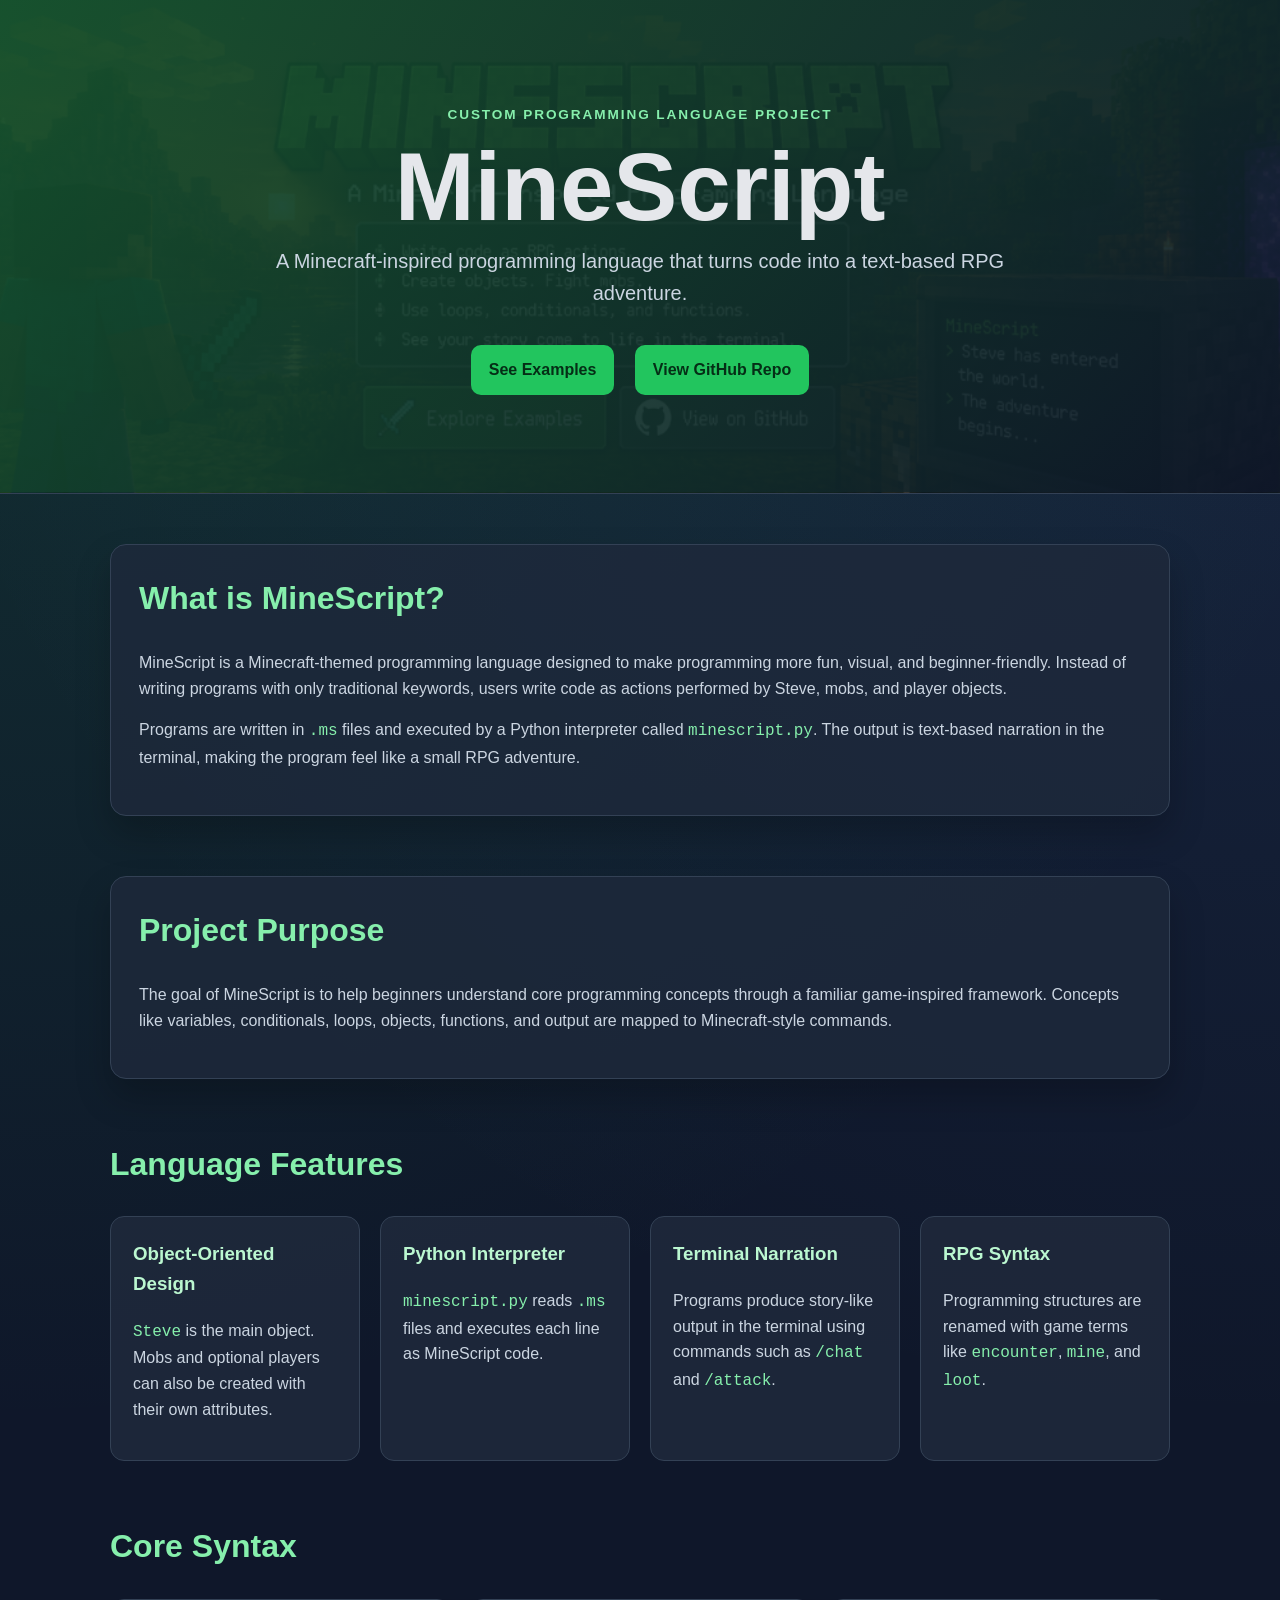
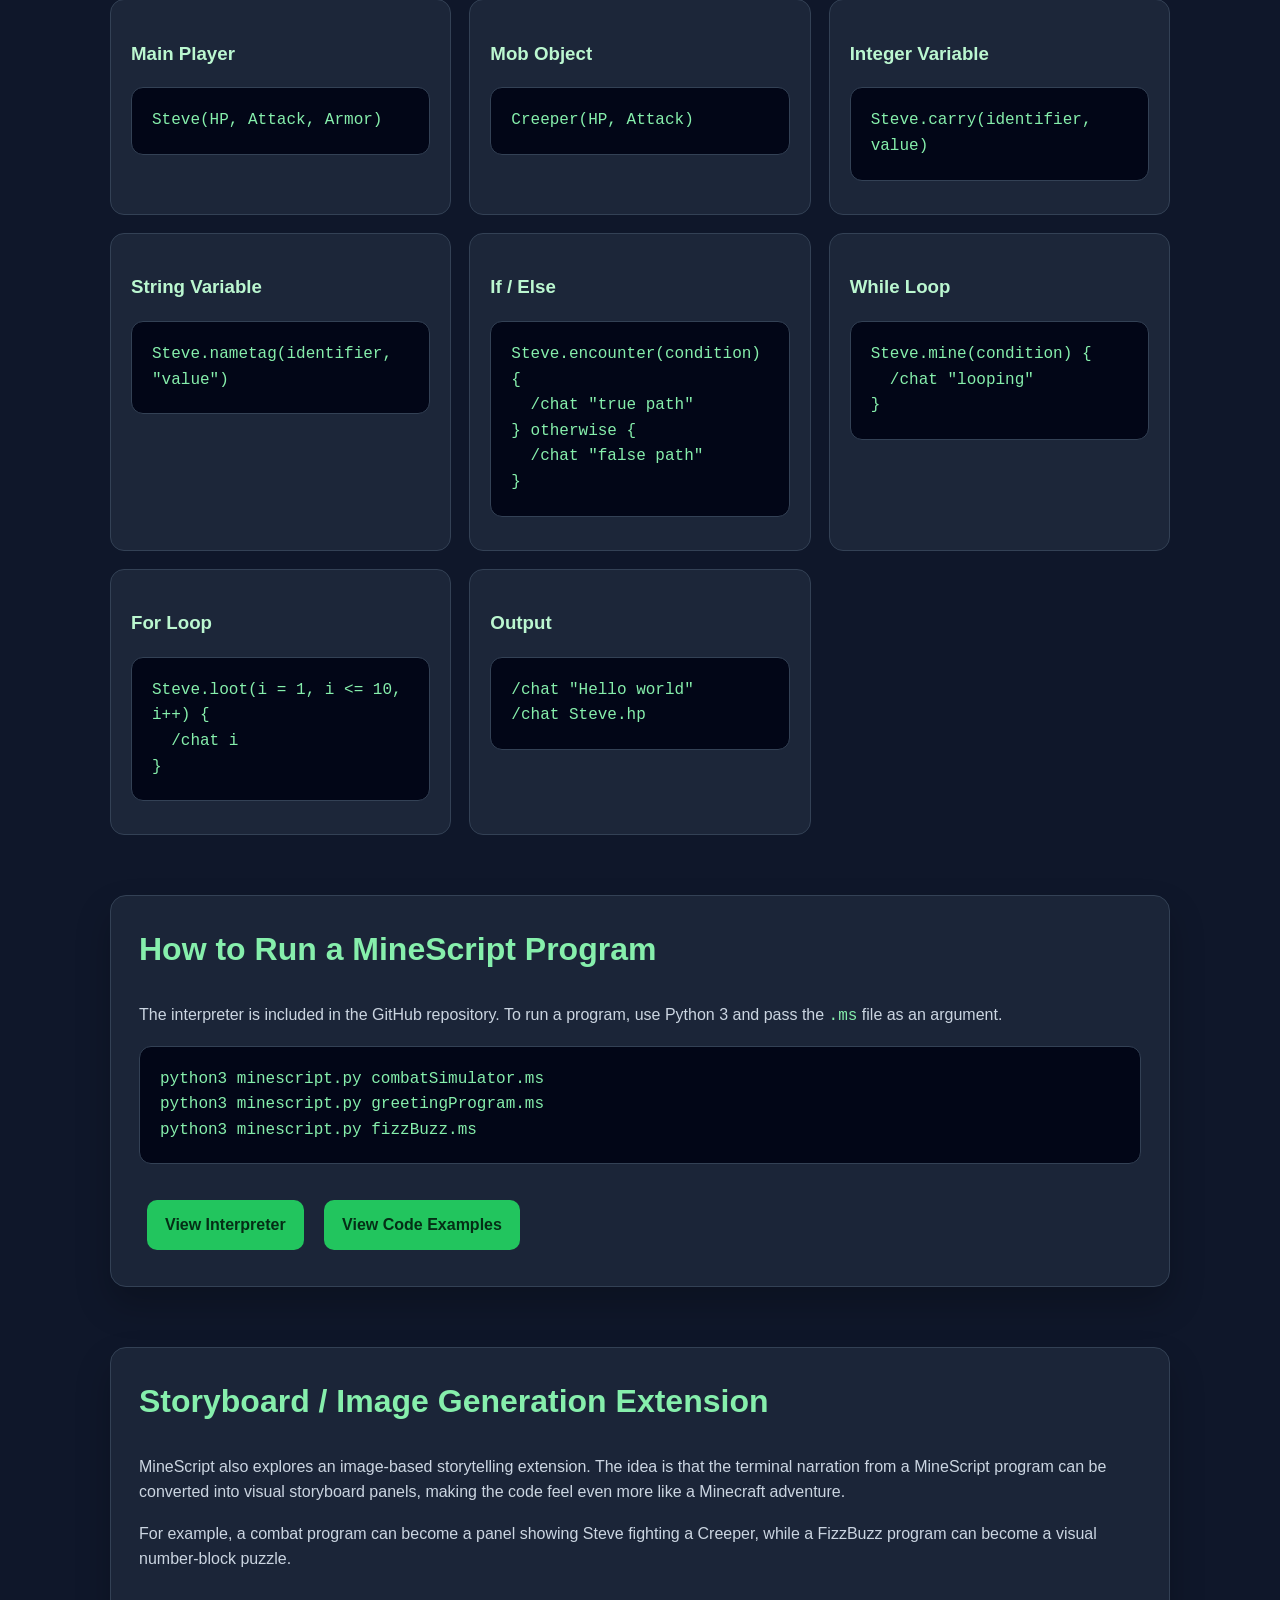
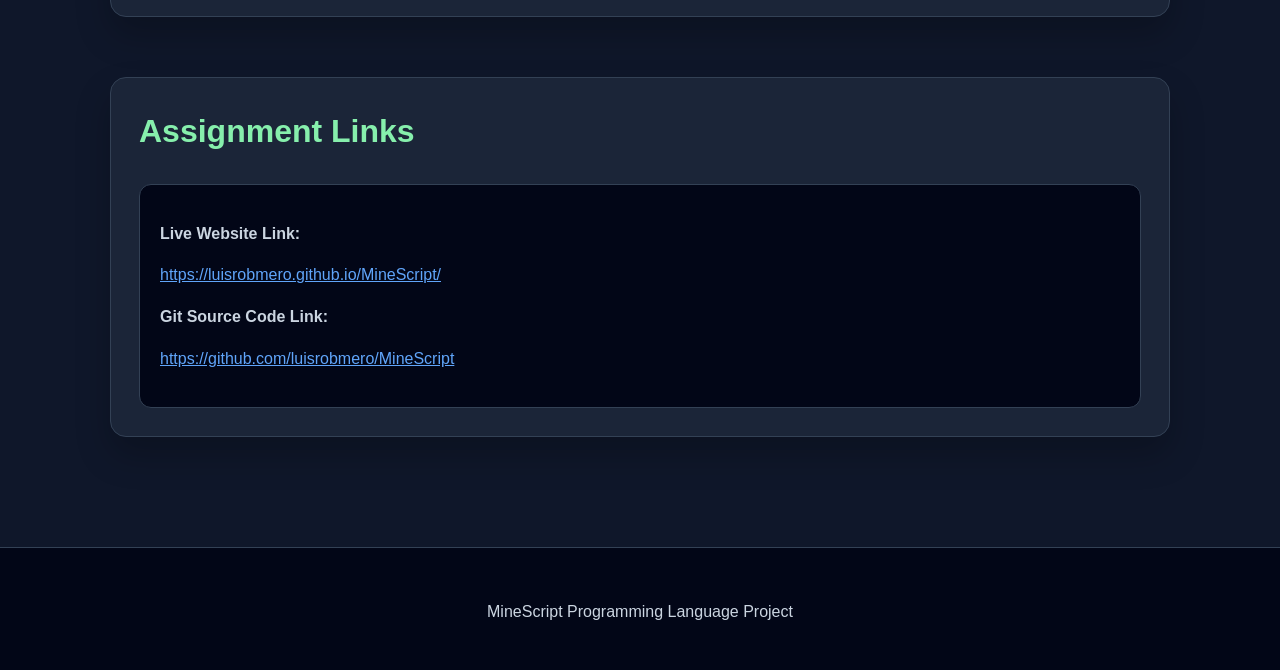
==== commit a30b1971: "Merge pull request #2 from Fresht0Death/jahmai-website Improve MineScript website" ====
--- a/docs/index.html
+++ b/docs/index.html
@@ -3,95 +3,185 @@
 <head>
   <meta charset="UTF-8" />
   <meta name="viewport" content="width=device-width, initial-scale=1.0" />
-  <title>MineScript | Programming Language Project</title>
+  <title>MineScript | Minecraft-Inspired Programming Language</title>
   <link rel="stylesheet" href="style.css" />
 </head>
 <body>
 
   <header class="hero">
-    <h1>MineScript</h1>
-    <p>A Minecraft-inspired programming language for learning code through game-like commands.</p>
+    <div class="hero-content">
+      <p class="eyebrow">Custom Programming Language Project</p>
+      <h1>MineScript</h1>
+      <p class="hero-subtitle">
+        A Minecraft-inspired programming language that turns code into a text-based RPG adventure.
+      </p>
 
-    <div class="button-row">
-      <a href="https://github.com/luisrobmero/MineScript" target="_blank">View GitHub Repo</a>
-      <a href="#examples">See Examples</a>
+      <div class="button-row">
+        <a href="examples.html">See Examples</a>
+        <a href="https://github.com/luisrobmero/MineScript" target="_blank">View GitHub Repo</a>
+      </div>
     </div>
   </header>
 
   <main>
-    <section>
+    <section class="section-card">
       <h2>What is MineScript?</h2>
       <p>
-        MineScript is a conceptual programming language inspired by Minecraft.
-        Instead of using traditional programming words like <code>if</code>,
-        <code>while</code>, and <code>print</code>, the language uses commands
-        that feel more like actions in a game world.
+        MineScript is a Minecraft-themed programming language designed to make programming more fun,
+        visual, and beginner-friendly. Instead of writing programs with only traditional keywords,
+        users write code as actions performed by Steve, mobs, and player objects.
       </p>
+
       <p>
-        The goal is to make programming concepts easier to visualize by connecting
-        code to movement, actions, inventory, and world-building.
+        Programs are written in <code>.ms</code> files and executed by a Python interpreter called
+        <code>minescript.py</code>. The output is text-based narration in the terminal, making the
+        program feel like a small RPG adventure.
+      </p>
+    </section>
+
+    <section class="section-card">
+      <h2>Project Purpose</h2>
+      <p>
+        The goal of MineScript is to help beginners understand core programming concepts through a
+        familiar game-inspired framework. Concepts like variables, conditionals, loops, objects,
+        functions, and output are mapped to Minecraft-style commands.
       </p>
     </section>
 
     <section>
-      <h2>Project Goal</h2>
-      <p>
-        This project was built to explore how programming languages can be designed
-        around familiar systems. MineScript uses a Minecraft-style theme to help
-        beginners understand syntax, logic, variables, conditions, and loops.
-      </p>
-    </section>
-
-    <section>
-      <h2>Core Concepts</h2>
+      <h2>Language Features</h2>
 
       <div class="grid">
         <div class="card">
-          <h3>Variables</h3>
-          <p>Variables can represent items, blocks, tools, or values stored by the player.</p>
+          <h3>Object-Oriented Design</h3>
+          <p>
+            <code>Steve</code> is the main object. Mobs and optional players can also be created
+            with their own attributes.
+          </p>
         </div>
 
         <div class="card">
-          <h3>Conditionals</h3>
-          <p>Conditional logic can be represented as checking the world before taking action.</p>
+          <h3>Python Interpreter</h3>
+          <p>
+            <code>minescript.py</code> reads <code>.ms</code> files and executes each line as
+            MineScript code.
+          </p>
         </div>
 
         <div class="card">
-          <h3>Loops</h3>
-          <p>Loops can repeat mining, moving, crafting, or checking actions.</p>
+          <h3>Terminal Narration</h3>
+          <p>
+            Programs produce story-like output in the terminal using commands such as
+            <code>/chat</code> and <code>/attack</code>.
+          </p>
         </div>
 
         <div class="card">
-          <h3>Output</h3>
-          <p>Program output can be shown as text, movement, or a visual story-like result.</p>
+          <h3>RPG Syntax</h3>
+          <p>
+            Programming structures are renamed with game terms like
+            <code>encounter</code>, <code>mine</code>, and <code>loot</code>.
+          </p>
         </div>
       </div>
     </section>
 
-    <section id="examples">
-      <h2>Example Program</h2>
+    <section>
+      <h2>Core Syntax</h2>
 
-      <pre><code>begin
-  set position 3 1
-  say position
-  move north 2
-  mine block
-  craft torch
-end</code></pre>
+      <div class="syntax-table">
+        <div>
+          <h3>Main Player</h3>
+          <pre><code>Steve(HP, Attack, Armor)</code></pre>
+        </div>
+
+        <div>
+          <h3>Mob Object</h3>
+          <pre><code>Creeper(HP, Attack)</code></pre>
+        </div>
+
+        <div>
+          <h3>Integer Variable</h3>
+          <pre><code>Steve.carry(identifier, value)</code></pre>
+        </div>
+
+        <div>
+          <h3>String Variable</h3>
+          <pre><code>Steve.nametag(identifier, "value")</code></pre>
+        </div>
+
+        <div>
+          <h3>If / Else</h3>
+          <pre><code>Steve.encounter(condition) {
+  /chat "true path"
+} otherwise {
+  /chat "false path"
+}</code></pre>
+        </div>
+
+        <div>
+          <h3>While Loop</h3>
+          <pre><code>Steve.mine(condition) {
+  /chat "looping"
+}</code></pre>
+        </div>
+
+        <div>
+          <h3>For Loop</h3>
+          <pre><code>Steve.loot(i = 1, i <= 10, i++) {
+  /chat i
+}</code></pre>
+        </div>
+
+        <div>
+          <h3>Output</h3>
+          <pre><code>/chat "Hello world"
+/chat Steve.hp</code></pre>
+        </div>
+      </div>
+    </section>
+
+    <section class="section-card">
+      <h2>How to Run a MineScript Program</h2>
+      <p>
+        The interpreter is included in the GitHub repository. To run a program, use Python 3 and pass
+        the <code>.ms</code> file as an argument.
+      </p>
+
+      <pre><code>python3 minescript.py combatSimulator.ms
+python3 minescript.py greetingProgram.ms
+python3 minescript.py fizzBuzz.ms</code></pre>
+
+      <div class="button-row left">
+        <a href="https://github.com/luisrobmero/MineScript/blob/main/minescript.py" target="_blank">View Interpreter</a>
+        <a href="examples.html">View Code Examples</a>
+      </div>
+    </section>
+
+    <section class="section-card">
+      <h2>Storyboard / Image Generation Extension</h2>
+      <p>
+        MineScript also explores an image-based storytelling extension. The idea is that the terminal
+        narration from a MineScript program can be converted into visual storyboard panels, making the
+        code feel even more like a Minecraft adventure.
+      </p>
 
       <p>
-        This kind of program can be interpreted as a sequence of game actions,
-        making the logic easier to understand visually.
+        For example, a combat program can become a panel showing Steve fighting a Creeper, while a
+        FizzBuzz program can become a visual number-block puzzle.
       </p>
     </section>
 
-    <section>
-      <h2>Why It Matters</h2>
-      <p>
-        MineScript shows how programming language design can be used as a teaching tool.
-        By replacing abstract syntax with familiar game actions, students can focus on
-        understanding the logic behind programming instead of getting stuck on syntax first.
-      </p>
+    <section class="section-card">
+      <h2>Assignment Links</h2>
+
+      <div class="link-box">
+        <p><strong>Live Website Link:</strong></p>
+        <p><a href="https://luisrobmero.github.io/MineScript/" target="_blank">https://luisrobmero.github.io/MineScript/</a></p>
+
+        <p><strong>Git Source Code Link:</strong></p>
+        <p><a href="https://github.com/luisrobmero/MineScript" target="_blank">https://github.com/luisrobmero/MineScript</a></p>
+      </div>
     </section>
   </main>
 
--- a/docs/style.css
+++ b/docs/style.css
@@ -1,89 +1,242 @@
 * {
-    box-sizing: border-box;
+  box-sizing: border-box;
+}
+
+:root {
+  --bg: #0f172a;
+  --panel: #1e293b;
+  --panel-dark: #020617;
+  --text: #e5e7eb;
+  --muted: #cbd5e1;
+  --green: #22c55e;
+  --green-soft: #86efac;
+  --border: #334155;
+  --blue: #60a5fa;
+}
+
+body {
+  margin: 0;
+  font-family: Arial, Helvetica, sans-serif;
+  background:
+    radial-gradient(circle at top left, rgba(34, 197, 94, 0.16), transparent 35%),
+    radial-gradient(circle at top right, rgba(96, 165, 250, 0.12), transparent 35%),
+    var(--bg);
+  color: var(--text);
+  line-height: 1.6;
+}
+
+.hero {
+  min-height: 420px;
+  padding: 90px 20px;
+  display: flex;
+  align-items: center;
+  justify-content: center;
+  text-align: center;
+  background:
+    linear-gradient(135deg, rgba(20, 83, 45, 0.95), rgba(15, 23, 42, 0.92)),
+    url("images/hero.png");
+  background-size: cover;
+  background-position: center;
+  border-bottom: 1px solid var(--border);
+}
+
+.small-hero {
+  min-height: 300px;
+  padding: 70px 20px;
+}
+
+.hero-content {
+  max-width: 900px;
+}
+
+.eyebrow {
+  color: var(--green-soft);
+  text-transform: uppercase;
+  letter-spacing: 0.14em;
+  font-size: 0.85rem;
+  font-weight: bold;
+}
+
+.hero h1 {
+  font-size: clamp(3rem, 8vw, 6rem);
+  margin: 10px 0;
+  line-height: 1;
+}
+
+.hero-subtitle {
+  font-size: 1.25rem;
+  color: var(--muted);
+  max-width: 760px;
+  margin: 0 auto;
+}
+
+main {
+  max-width: 1100px;
+  margin: 0 auto;
+  padding: 50px 20px;
+}
+
+section {
+  margin-bottom: 60px;
+}
+
+.section-card,
+.example-section {
+  background: rgba(30, 41, 59, 0.82);
+  border: 1px solid var(--border);
+  border-radius: 16px;
+  padding: 28px;
+  box-shadow: 0 18px 35px rgba(0, 0, 0, 0.22);
+}
+
+h2 {
+  color: var(--green-soft);
+  font-size: 2rem;
+  margin-top: 0;
+}
+
+h3 {
+  color: #bbf7d0;
+}
+
+p {
+  color: var(--muted);
+}
+
+code {
+  color: var(--green-soft);
+  font-family: Consolas, Monaco, monospace;
+}
+
+pre {
+  background: var(--panel-dark);
+  color: var(--text);
+  padding: 20px;
+  border-radius: 12px;
+  overflow-x: auto;
+  border: 1px solid var(--border);
+  white-space: pre-wrap;
+}
+
+.button-row {
+  margin-top: 28px;
+  text-align: center;
+}
+
+.button-row.left {
+  text-align: left;
+}
+
+.button-row a,
+.button-grid a {
+  display: inline-block;
+  margin: 8px;
+  padding: 12px 18px;
+  background: var(--green);
+  color: #052e16;
+  text-decoration: none;
+  font-weight: bold;
+  border-radius: 10px;
+  transition: transform 0.15s ease, opacity 0.15s ease;
+}
+
+.button-row a:hover,
+.button-grid a:hover {
+  transform: translateY(-2px);
+  opacity: 0.9;
+}
+
+.grid {
+  display: grid;
+  grid-template-columns: repeat(auto-fit, minmax(240px, 1fr));
+  gap: 20px;
+}
+
+.card {
+  background: rgba(30, 41, 59, 0.9);
+  padding: 22px;
+  border-radius: 14px;
+  border: 1px solid var(--border);
+}
+
+.card h3 {
+  margin-top: 0;
+}
+
+.syntax-table {
+  display: grid;
+  grid-template-columns: repeat(auto-fit, minmax(320px, 1fr));
+  gap: 18px;
+}
+
+.syntax-table > div {
+  background: rgba(30, 41, 59, 0.9);
+  border: 1px solid var(--border);
+  border-radius: 14px;
+  padding: 20px;
+}
+
+.example-image {
+  width: 100%;
+  max-width: 880px;
+  display: block;
+  margin: 24px auto;
+  border-radius: 16px;
+  border: 1px solid var(--border);
+  box-shadow: 0 14px 36px rgba(0, 0, 0, 0.42);
+}
+
+ul {
+  background: var(--panel-dark);
+  border: 1px solid var(--border);
+  border-radius: 12px;
+  padding: 20px 32px;
+}
+
+li {
+  margin-bottom: 8px;
+  color: var(--muted);
+}
+
+.link-box {
+  background: var(--panel-dark);
+  border: 1px solid var(--border);
+  border-radius: 12px;
+  padding: 20px;
+  overflow-wrap: break-word;
+}
+
+a {
+  color: var(--blue);
+}
+
+.button-grid {
+  display: flex;
+  flex-wrap: wrap;
+  gap: 8px;
+}
+
+footer {
+  text-align: center;
+  padding: 35px;
+  background: var(--panel-dark);
+  border-top: 1px solid var(--border);
+  color: #94a3b8;
+}
+
+@media (max-width: 650px) {
+  .section-card,
+  .example-section {
+    padding: 20px;
   }
-  
-  body {
-    margin: 0;
-    font-family: Arial, sans-serif;
-    background: #0f172a;
-    color: #e5e7eb;
-    line-height: 1.6;
+
+  .syntax-table {
+    grid-template-columns: 1fr;
   }
-  
-  .hero {
+
+  .button-row a,
+  .button-grid a {
+    display: block;
     text-align: center;
-    padding: 80px 20px;
-    background: #111827;
   }
-  
-  .hero h1 {
-    font-size: 3rem;
-    margin-bottom: 10px;
-  }
-  
-  .hero p {
-    font-size: 1.1rem;
-    color: #cbd5e1;
-  }
-  
-  .links {
-    margin-top: 25px;
-  }
-  
-  .links a {
-    display: inline-block;
-    margin: 8px;
-    padding: 10px 18px;
-    background: #2563eb;
-    color: white;
-    text-decoration: none;
-    border-radius: 6px;
-  }
-  
-  section {
-    max-width: 1000px;
-    margin: 0 auto;
-    padding: 50px 20px;
-  }
-  
-  h2 {
-    font-size: 2rem;
-    margin-bottom: 20px;
-    border-bottom: 2px solid #2563eb;
-    display: inline-block;
-  }
-  
-  .project-card,
-  .repo-card {
-    background: #1e293b;
-    padding: 22px;
-    border-radius: 10px;
-    margin-bottom: 20px;
-    border: 1px solid #334155;
-  }
-  
-  .project-card h3,
-  .repo-card h3 {
-    margin-top: 0;
-    color: #93c5fd;
-  }
-  
-  .project-card a,
-  .repo-card a {
-    color: #60a5fa;
-    text-decoration: none;
-    font-weight: bold;
-  }
-  
-  .repo-grid {
-    display: grid;
-    grid-template-columns: repeat(auto-fit, minmax(280px, 1fr));
-    gap: 20px;
-  }
-  
-  footer {
-    text-align: center;
-    padding: 30px;
-    background: #111827;
-    color: #94a3b8;
-  }+}
